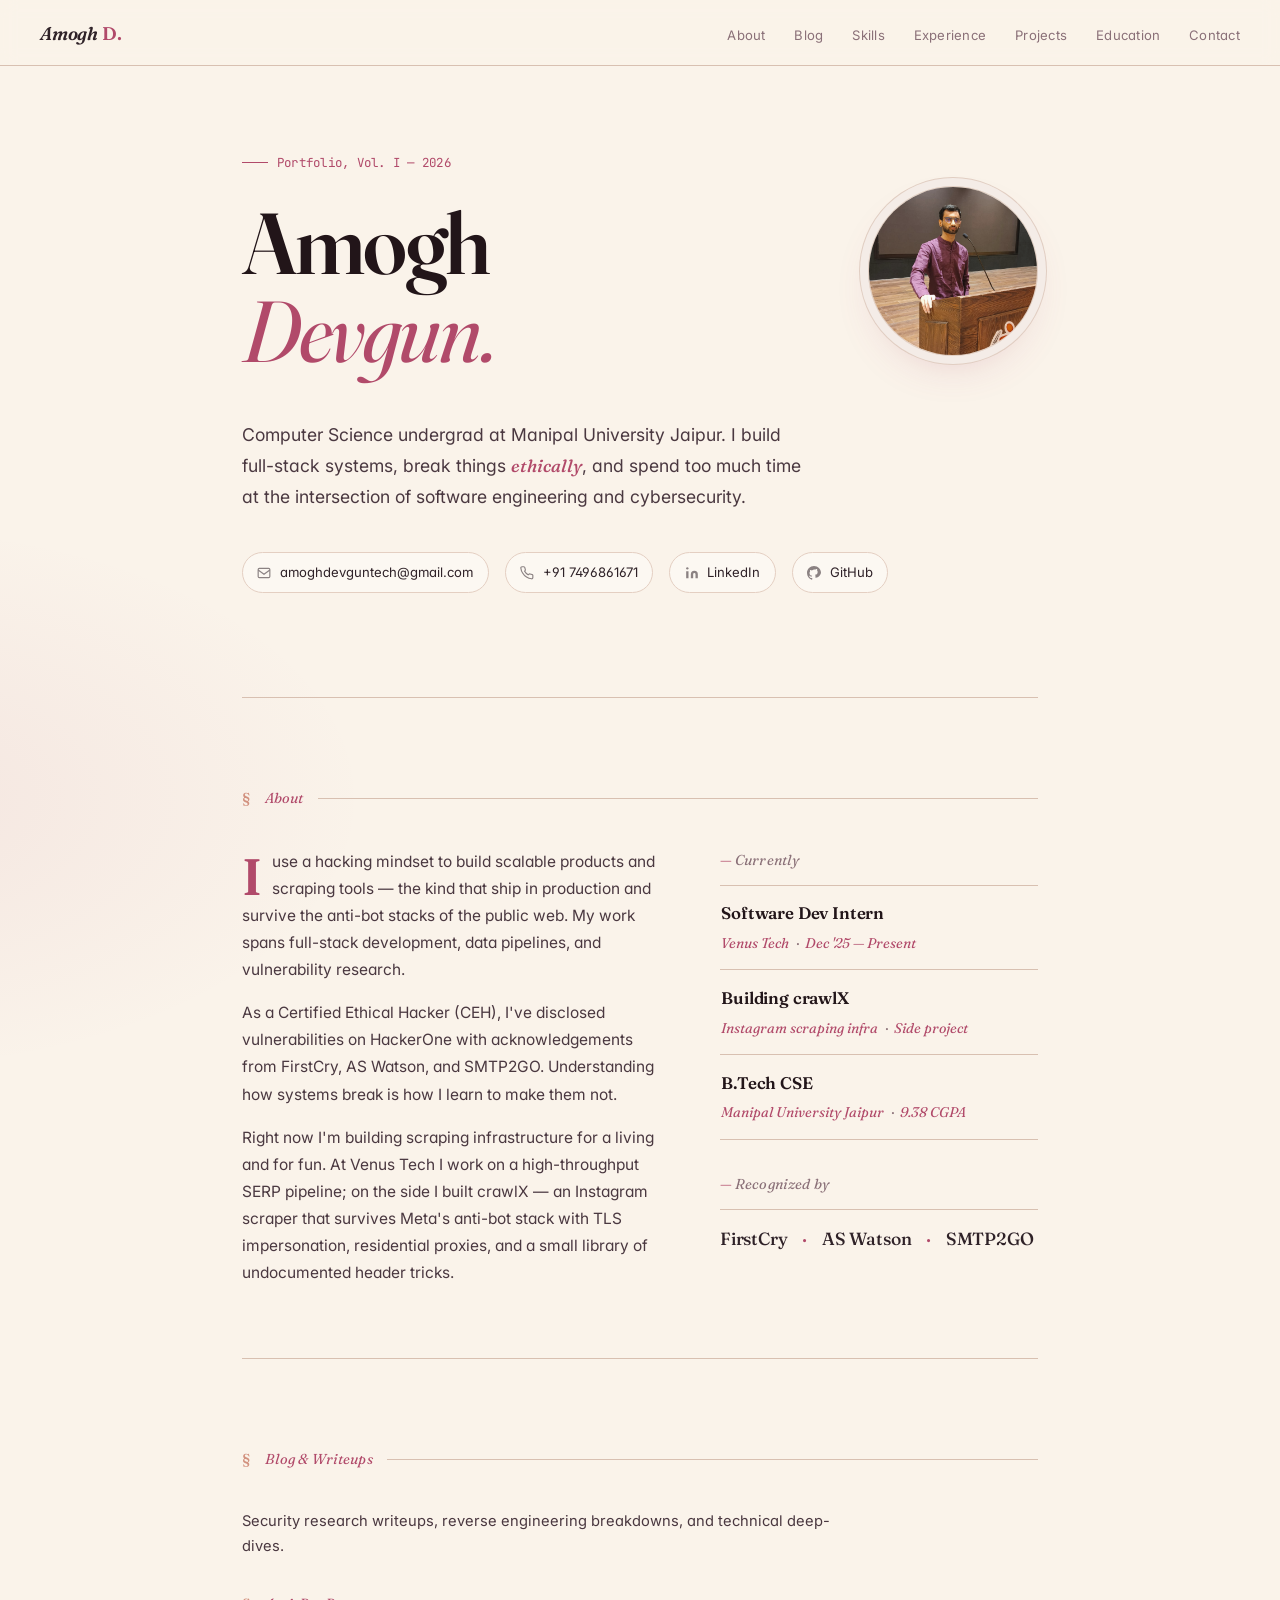
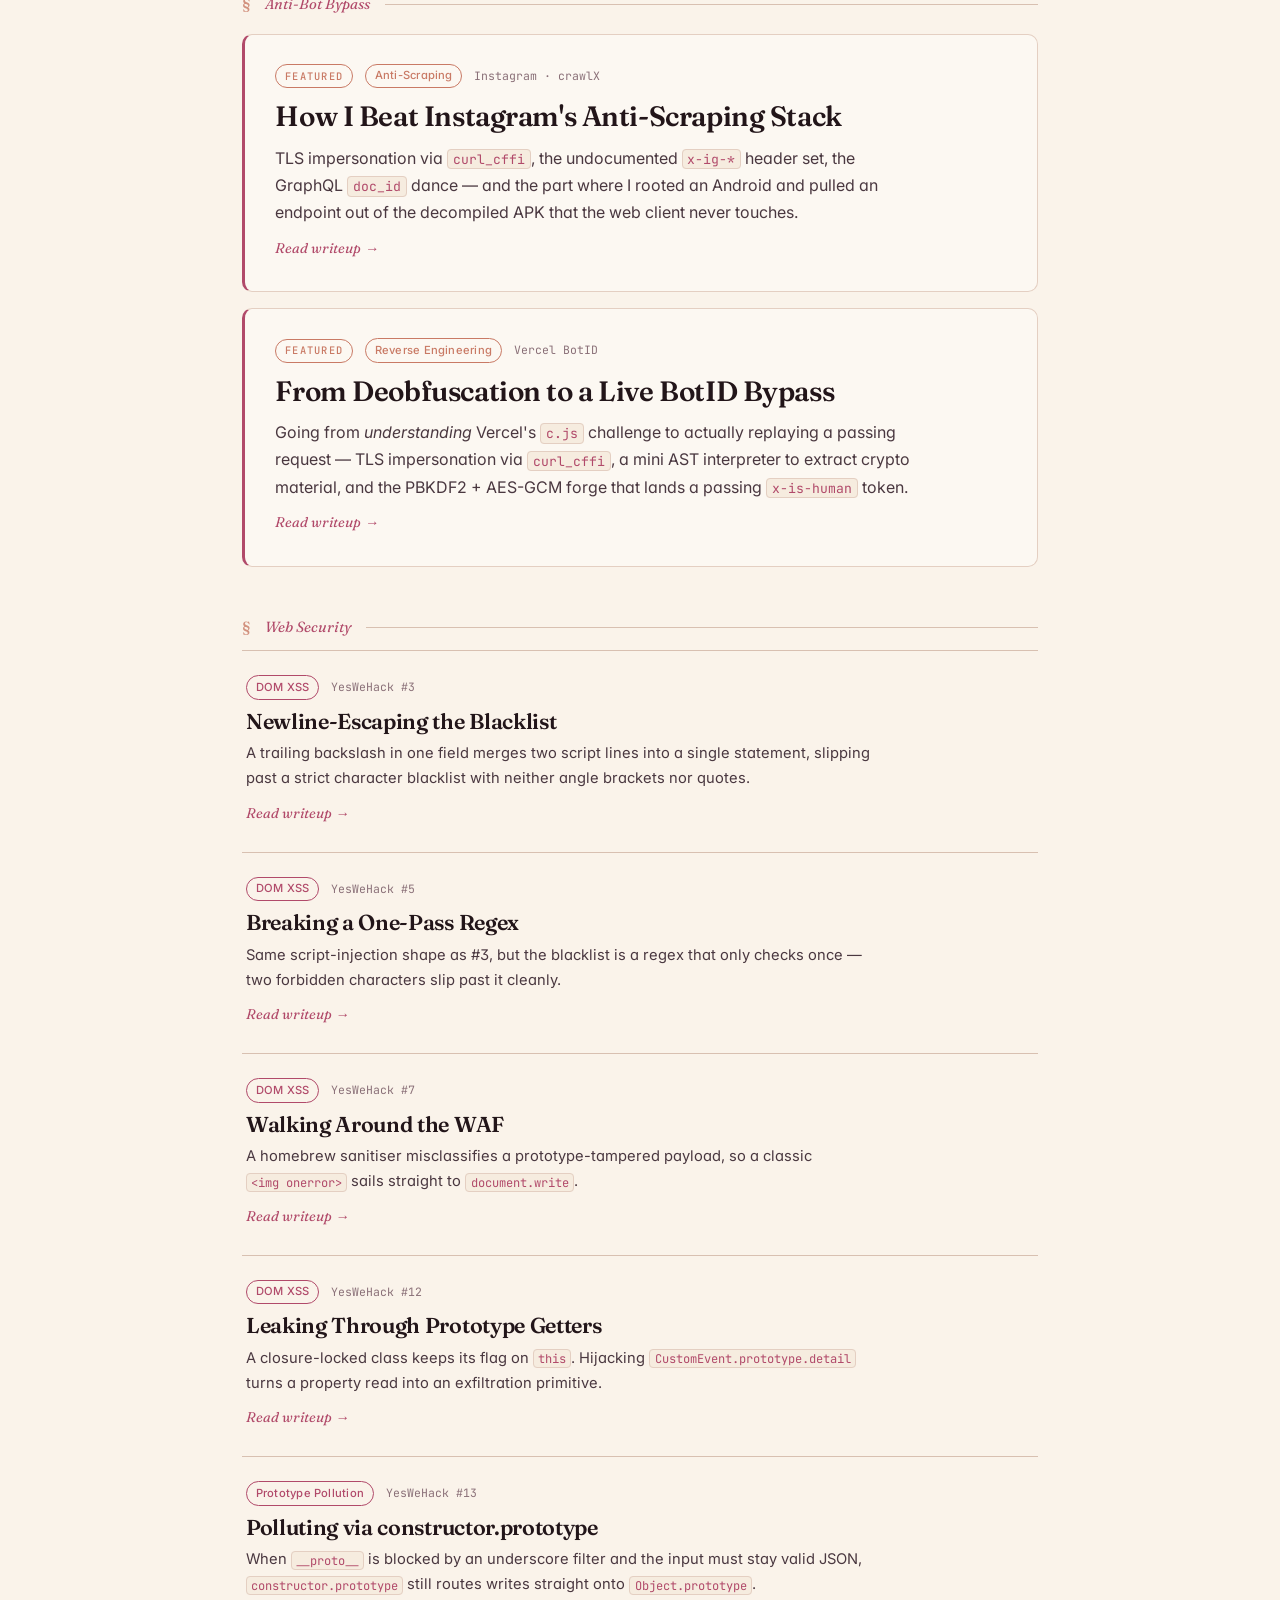
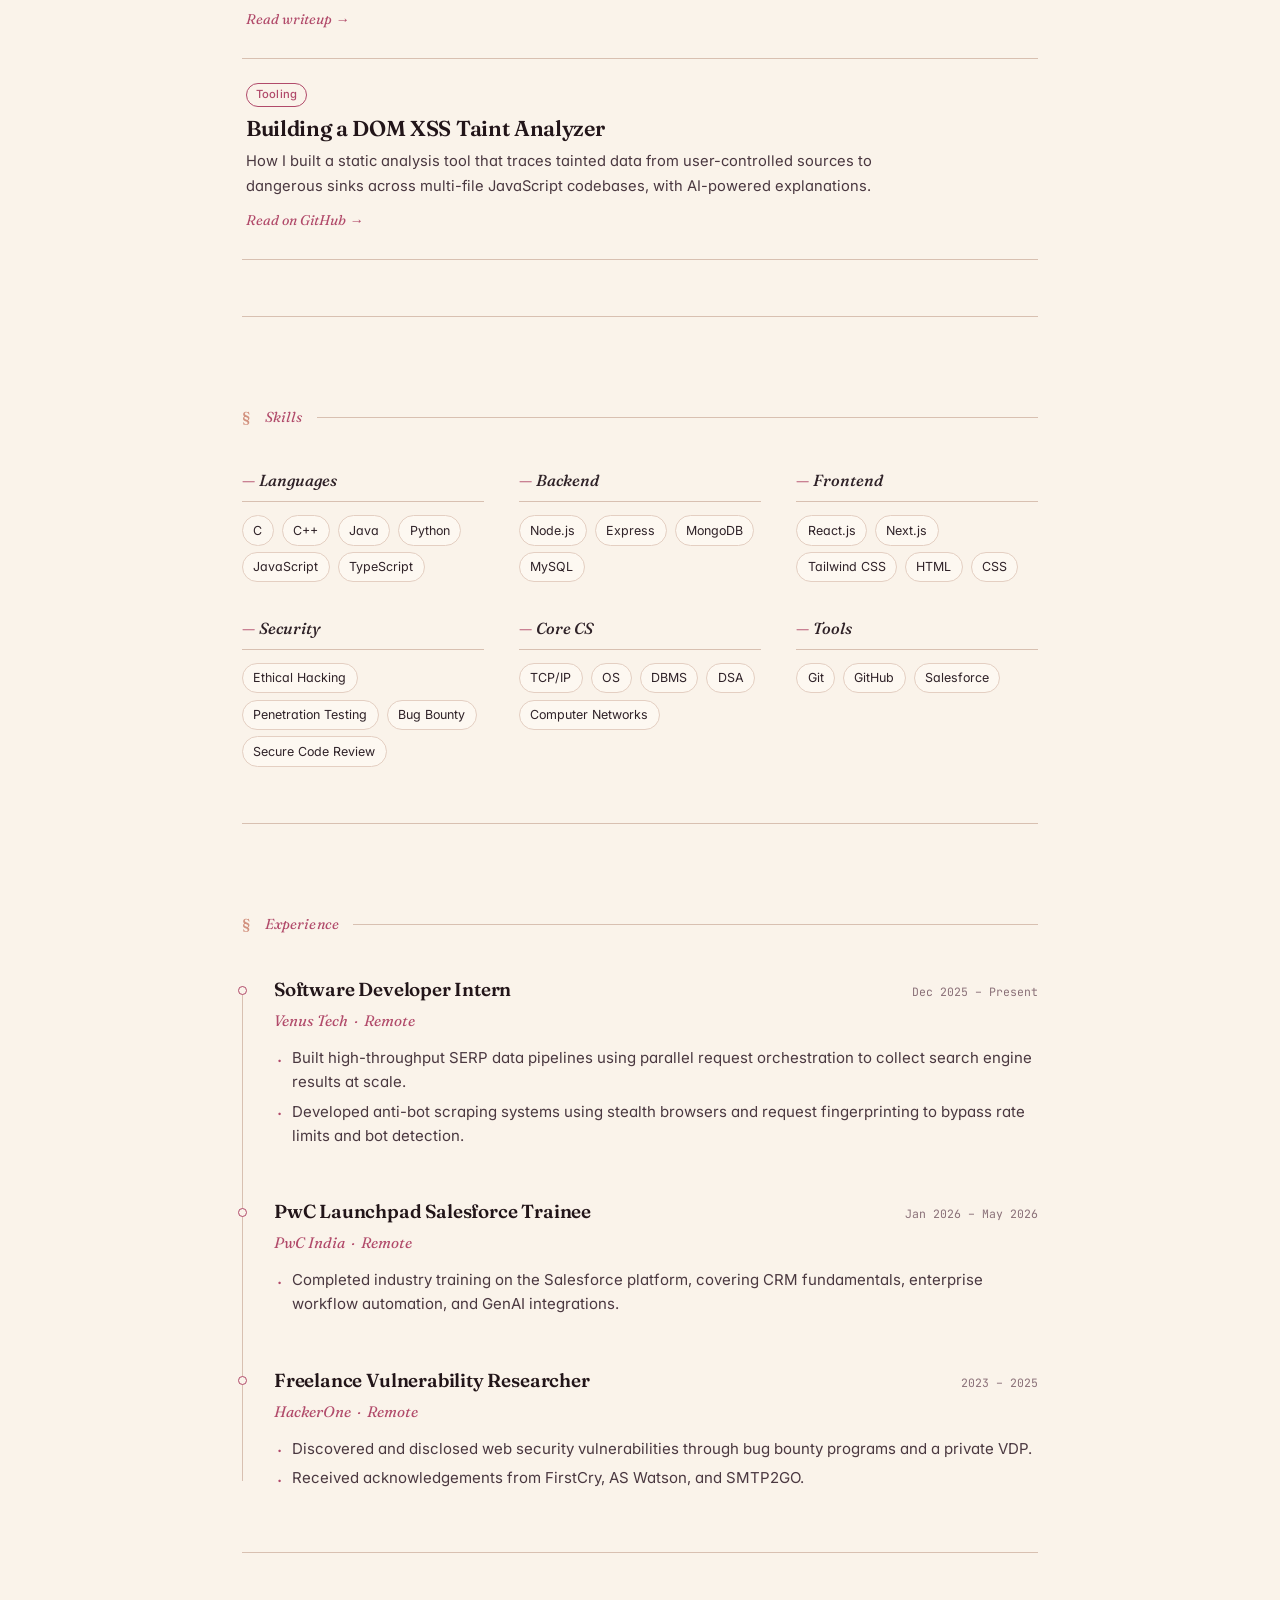
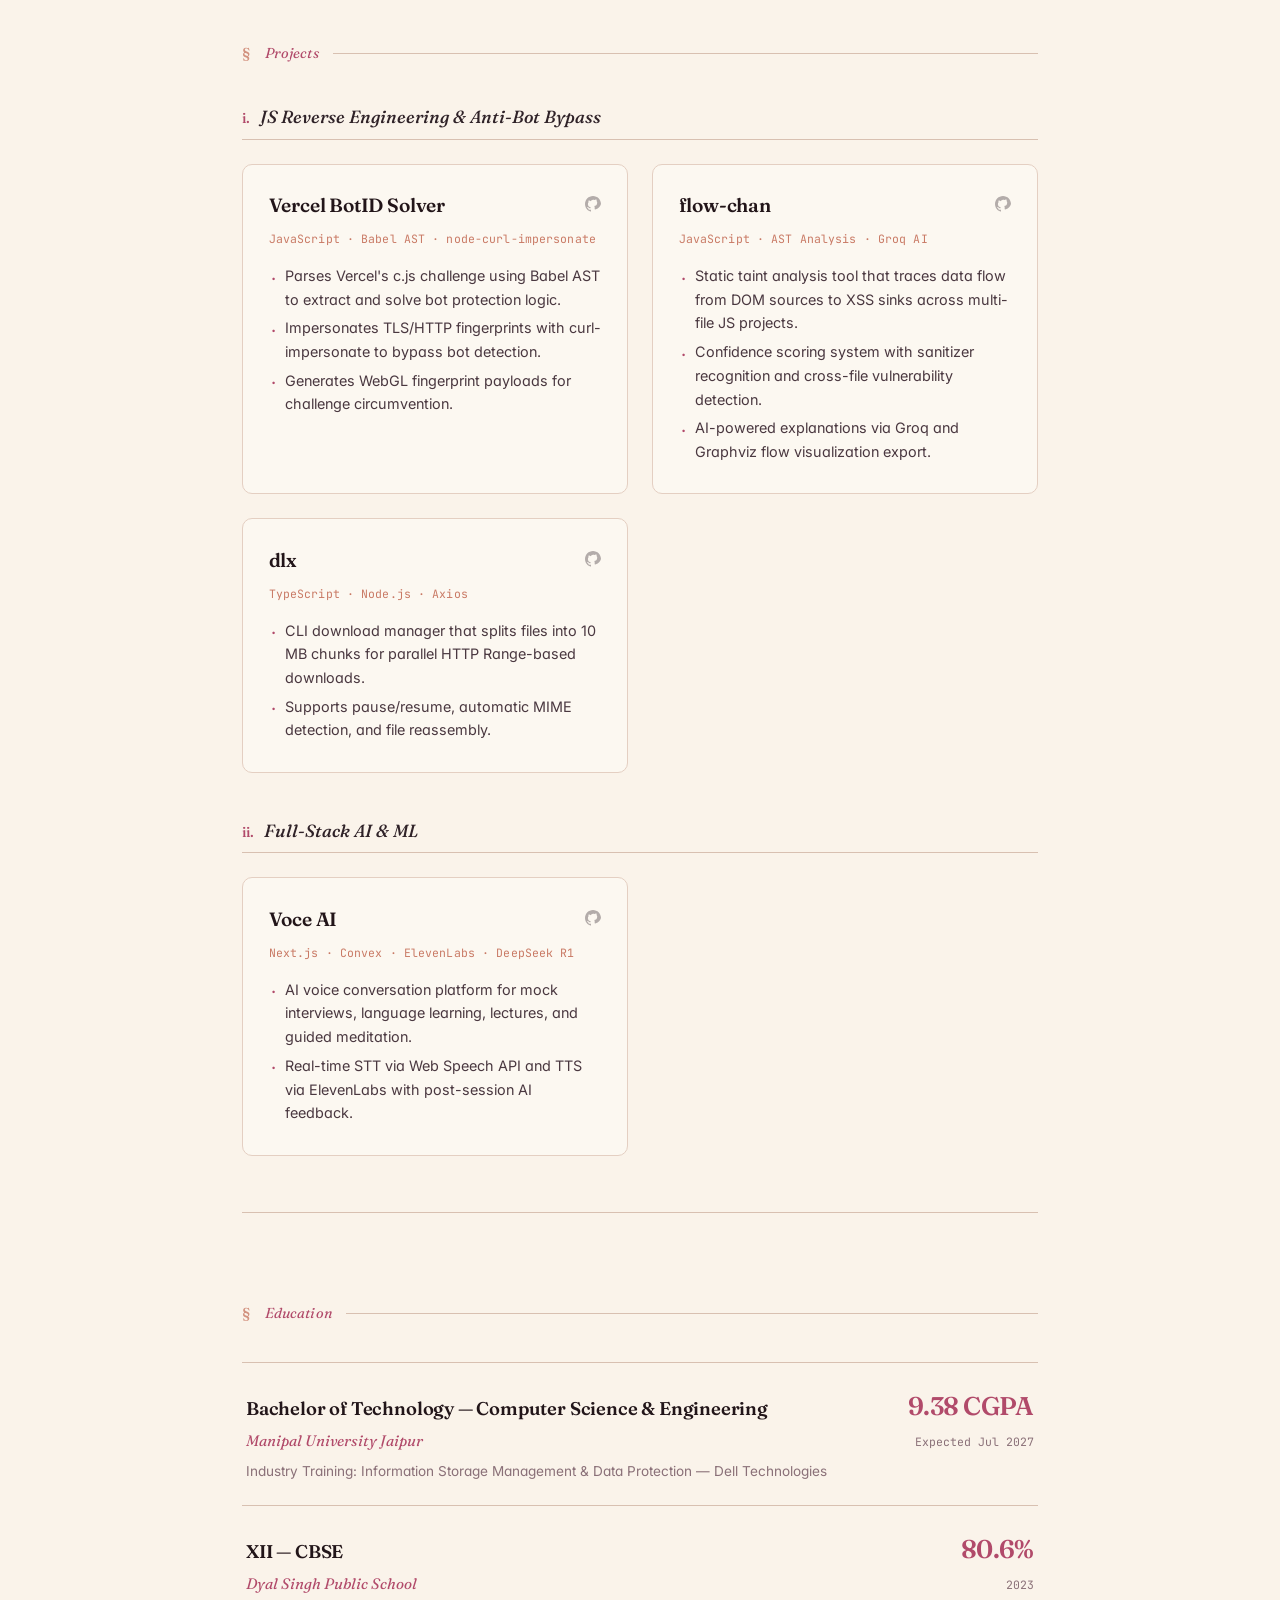
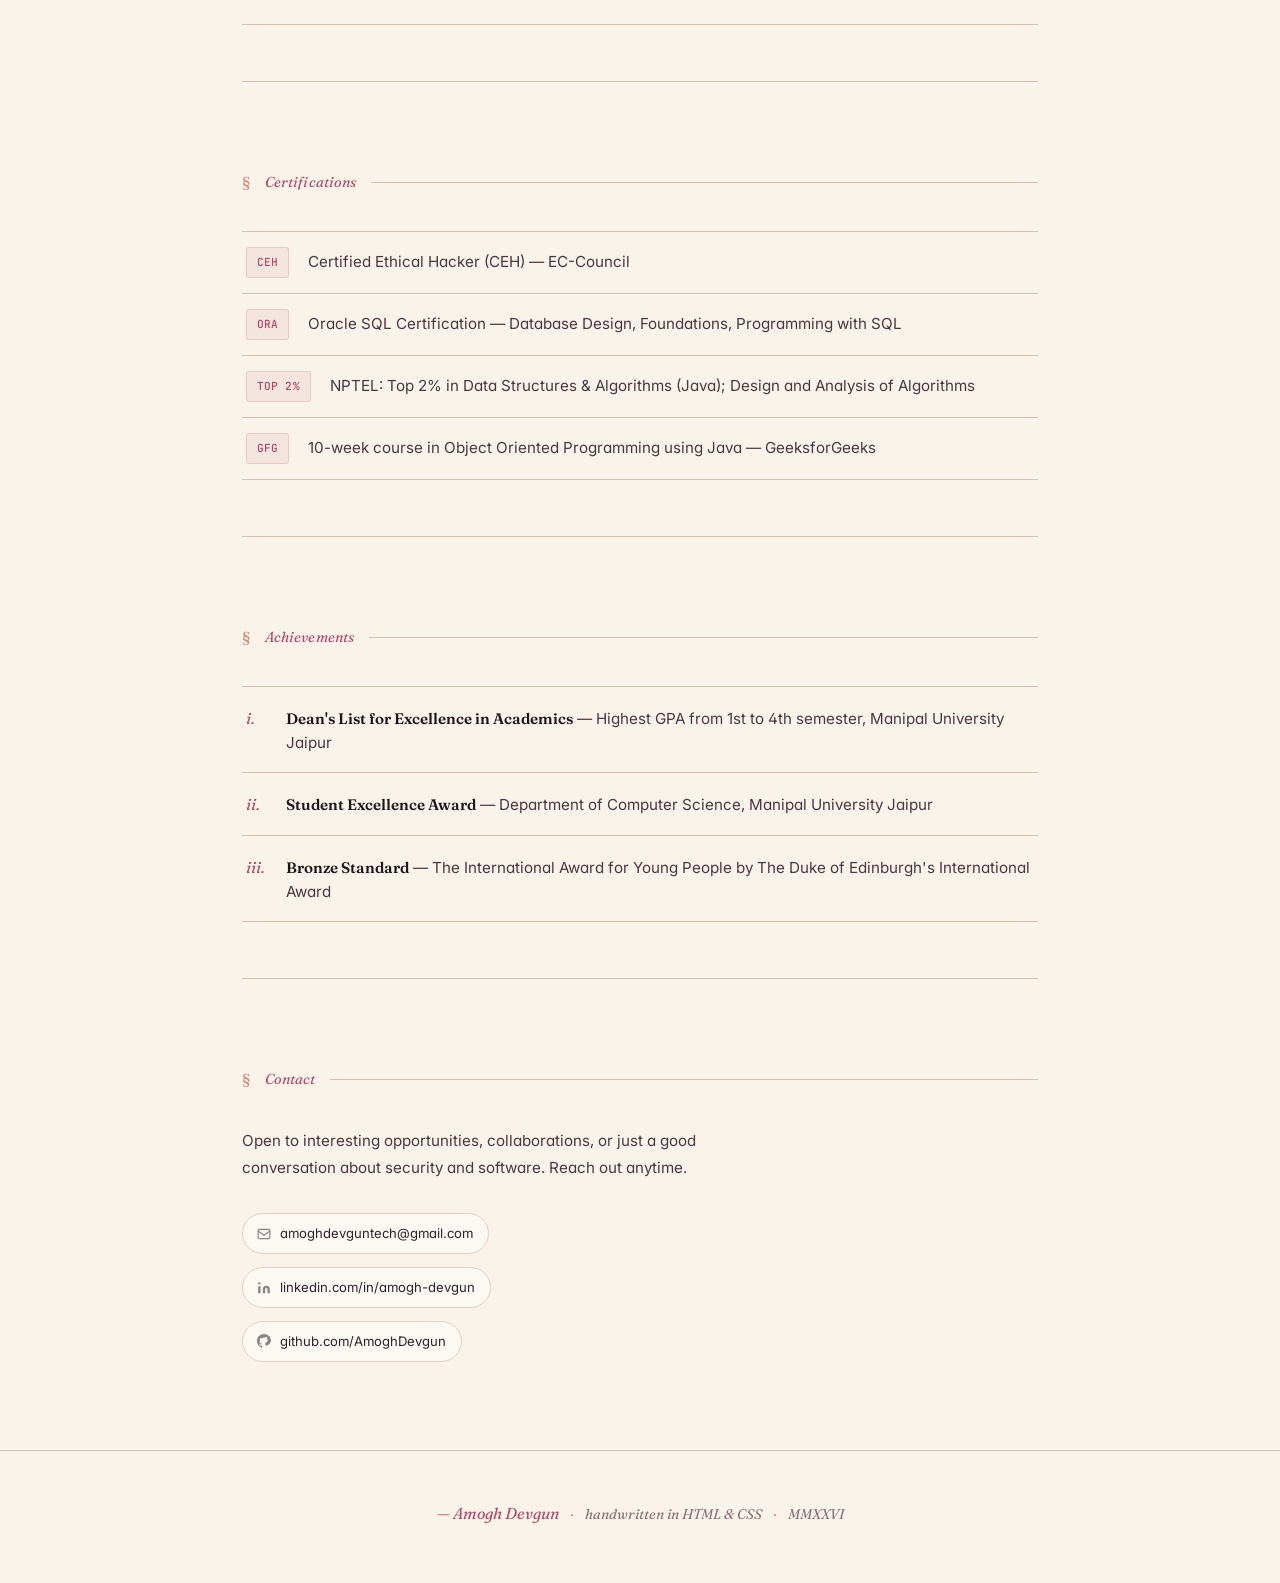
==== index.html @ d3df7751 "first commit" ====
<!DOCTYPE html>
<html lang="en">
<head>
  <meta charset="UTF-8" />
  <meta name="viewport" content="width=device-width, initial-scale=1.0" />
  <title>Amogh Devgun</title>
  <link rel="preconnect" href="https://fonts.googleapis.com">
  <link rel="preconnect" href="https://fonts.gstatic.com" crossorigin>
  <link href="https://fonts.googleapis.com/css2?family=Fraunces:ital,opsz,wght@0,9..144,400;0,9..144,600;0,9..144,700;1,9..144,400&family=Inter:wght@400;500;600&family=JetBrains+Mono:wght@400;500&display=swap" rel="stylesheet">
  <style>
    :root {
      --bg:       #faf3ea;
      --bg-2:     #f3e8db;
      --surface:  #f6ecdf;
      --border:   #e4cfc2;
      --rule:     #d8c0b1;
      --accent:   #b14a6a;
      --accent2:  #c97a65;
      --ink:      #2f2228;
      --text:     #4a3840;
      --muted:    #8a7078;
      --heading:  #221519;
      --font-serif: 'Fraunces', 'Iowan Old Style', Georgia, 'Times New Roman', serif;
      --font-mono:  'JetBrains Mono', ui-monospace, 'SF Mono', Menlo, Consolas, monospace;
      --font-sans:  'Inter', system-ui, -apple-system, 'Segoe UI', sans-serif;
    }

    *, *::before, *::after { box-sizing: border-box; margin: 0; padding: 0; }

    html { scroll-behavior: smooth; }

    body {
      background:
        radial-gradient(1200px 600px at 85% -10%, rgba(201, 122, 101, 0.10), transparent 60%),
        radial-gradient(900px 500px at -10% 10%, rgba(177, 74, 106, 0.08), transparent 55%),
        var(--bg);
      color: var(--text);
      font-family: var(--font-sans);
      line-height: 1.75;
      font-size: 15.5px;
      font-feature-settings: "ss01", "cv11";
    }

    ::selection { background: rgba(177, 74, 106, 0.25); color: var(--heading); }

    /* ── NAV ────────────────────────────── */
    nav {
      position: fixed;
      top: 0; left: 0; right: 0;
      z-index: 100;
      display: flex;
      justify-content: space-between;
      align-items: baseline;
      padding: 1.15rem 2.5rem 0.9rem;
      background: rgba(250, 243, 234, 0.82);
      backdrop-filter: blur(8px);
      border-bottom: 1px solid var(--rule);
    }

    .nav-logo {
      font-family: var(--font-serif);
      font-size: 1.15rem;
      font-weight: 600;
      font-style: italic;
      color: var(--ink);
      letter-spacing: -0.01em;
    }

    .nav-logo em {
      font-style: normal;
      color: var(--accent);
    }

    .nav-links {
      display: flex;
      gap: 1.8rem;
      list-style: none;
    }

    .nav-links a {
      color: var(--muted);
      text-decoration: none;
      font-size: 0.82rem;
      letter-spacing: 0.02em;
      transition: color 0.2s;
      position: relative;
    }

    .nav-links a:hover { color: var(--accent); }
    .nav-links a:hover::after {
      content: '';
      position: absolute;
      left: 0; right: 0; bottom: -4px;
      height: 1px;
      background: var(--accent);
    }

    /* ── LAYOUT ─────────────────────────── */
    main {
      max-width: 860px;
      margin: 0 auto;
      padding: 0 2rem;
    }

    section {
      padding: 5.5rem 0 3.5rem;
      border-bottom: 1px solid var(--rule);
    }

    section:last-child { border-bottom: none; }

    .section-label {
      font-family: var(--font-serif);
      font-size: 0.9rem;
      font-style: italic;
      font-weight: 400;
      letter-spacing: 0.01em;
      color: var(--accent);
      margin-bottom: 2.25rem;
      display: flex;
      align-items: baseline;
      gap: 0.9rem;
    }

    .section-label::before {
      content: '§';
      font-style: normal;
      font-weight: 600;
      color: var(--accent2);
      opacity: 0.8;
    }

    .section-label::after {
      content: '';
      flex: 1;
      height: 1px;
      background: var(--rule);
      transform: translateY(-4px);
    }

    /* ── HERO ───────────────────────────── */
    #hero {
      padding-top: 9rem;
      padding-bottom: 4.5rem;
      border-bottom: 1px solid var(--rule);
    }

    .hero-head {
      display: grid;
      grid-template-columns: 1fr auto;
      align-items: center;
      gap: 2.5rem;
      margin-bottom: 1.4rem;
    }

    .hero-portrait {
      width: 170px;
      height: 170px;
      border-radius: 50%;
      object-fit: cover;
      display: block;
      border: 1px solid var(--border);
      box-shadow:
        0 0 0 8px rgba(255, 253, 249, 0.7),
        0 0 0 9px var(--border),
        0 18px 40px -12px rgba(177, 74, 106, 0.25);
      filter: saturate(0.92) contrast(0.98);
      justify-self: end;
    }

    .hero-tag {
      font-family: var(--font-mono);
      font-size: 0.78rem;
      color: var(--accent);
      letter-spacing: 0.02em;
      margin-bottom: 1.6rem;
      display: inline-flex;
      align-items: center;
      gap: 0.55rem;
    }

    .hero-tag::before {
      content: '';
      width: 26px;
      height: 1px;
      background: var(--accent);
    }

    .hero-name {
      font-family: var(--font-serif);
      font-size: clamp(3rem, 7.4vw, 5.4rem);
      font-weight: 600;
      color: var(--heading);
      line-height: 1.02;
      letter-spacing: -0.025em;
      margin-bottom: 1.4rem;
    }

    .hero-name span.last {
      font-style: italic;
      font-weight: 400;
      color: var(--accent);
    }

    .hero-title {
      font-size: 1.1rem;
      color: var(--text);
      max-width: 560px;
      margin-bottom: 2.5rem;
      line-height: 1.75;
    }

    .hero-title em {
      font-family: var(--font-serif);
      font-style: italic;
      color: var(--accent);
      font-weight: 500;
    }

    .hero-contacts {
      display: flex;
      flex-wrap: wrap;
      gap: 1rem;
      margin-bottom: 2rem;
    }

    .contact-pill {
      display: flex;
      align-items: center;
      gap: 0.55rem;
      padding: 0.5rem 0.9rem;
      border: 1px solid var(--border);
      border-radius: 999px;
      background: rgba(255, 253, 249, 0.55);
      font-family: var(--font-sans);
      font-size: 0.82rem;
      color: var(--ink);
      text-decoration: none;
      transition: border-color 0.2s, color 0.2s, background 0.2s, transform 0.2s;
    }

    .contact-pill:hover {
      border-color: var(--accent);
      color: var(--accent);
      background: rgba(255, 253, 249, 0.95);
      transform: translateY(-1px);
    }

    .contact-pill svg { opacity: 0.55; }
    .contact-pill:hover svg { opacity: 1; }

    /* ── ABOUT ──────────────────────────── */
    .about-grid {
      display: grid;
      grid-template-columns: 1.35fr 1fr;
      gap: 3rem;
    }

    .about-text p { color: var(--text); margin-bottom: 1rem; }
    .about-text p:first-child::first-letter {
      font-family: var(--font-serif);
      font-size: 3.2rem;
      font-weight: 600;
      color: var(--accent);
      float: left;
      line-height: 0.95;
      padding: 0.35rem 0.6rem 0 0;
    }

    .sidebar {
      align-self: start;
      display: flex;
      flex-direction: column;
      gap: 2rem;
    }

    .sidebar-title {
      font-family: var(--font-serif);
      font-style: italic;
      font-size: 0.9rem;
      color: var(--muted);
      margin-bottom: 0.75rem;
      letter-spacing: 0.01em;
    }

    .sidebar-title::before {
      content: '— ';
      color: var(--accent);
      font-style: normal;
    }

    .now-list {
      list-style: none;
      border-top: 1px solid var(--rule);
    }

    .now-row {
      padding: 0.85rem 0.1rem;
      border-bottom: 1px solid var(--rule);
      display: flex;
      flex-direction: column;
      gap: 0.15rem;
    }

    .now-role {
      font-family: var(--font-serif);
      font-size: 1.05rem;
      font-weight: 600;
      color: var(--heading);
      letter-spacing: -0.01em;
    }

    .now-meta {
      font-family: var(--font-serif);
      font-style: italic;
      font-size: 0.88rem;
      color: var(--accent);
    }

    .now-meta .sep {
      color: var(--muted);
      font-style: normal;
      margin: 0 0.4rem;
    }

    .wordmarks {
      list-style: none;
      display: flex;
      flex-wrap: wrap;
      align-items: baseline;
      gap: 0.15rem 0.9rem;
      border-top: 1px solid var(--rule);
      padding-top: 0.9rem;
    }

    .wordmarks li {
      font-family: var(--font-serif);
      font-size: 1.1rem;
      font-weight: 500;
      color: var(--ink);
      letter-spacing: -0.005em;
      position: relative;
    }

    .wordmarks li + li::before {
      content: '·';
      color: var(--accent);
      margin-right: 0.9rem;
      font-weight: 600;
    }

    /* ── SKILLS ─────────────────────────── */
    .skills-grid {
      display: grid;
      grid-template-columns: repeat(auto-fill, minmax(230px, 1fr));
      gap: 2rem 2.2rem;
    }

    .skill-group {
      background: transparent;
      border: none;
      padding: 0;
    }

    .skill-group-title {
      font-family: var(--font-serif);
      font-size: 1rem;
      font-style: italic;
      font-weight: 500;
      color: var(--ink);
      margin-bottom: 0.85rem;
      padding-bottom: 0.4rem;
      border-bottom: 1px solid var(--rule);
    }

    .skill-group-title::before {
      content: '— ';
      color: var(--accent);
      font-style: normal;
    }

    .skill-tags {
      display: flex;
      flex-wrap: wrap;
      gap: 0.4rem 0.5rem;
    }

    .skill-tag {
      font-family: var(--font-sans);
      font-size: 0.78rem;
      padding: 0.2rem 0.65rem;
      border: 1px solid var(--border);
      border-radius: 999px;
      color: var(--ink);
      background: rgba(255, 253, 249, 0.45);
      transition: background 0.2s, border-color 0.2s;
    }

    .skill-tag:hover {
      background: rgba(201, 122, 101, 0.12);
      border-color: var(--accent2);
    }

    /* ── EXPERIENCE ─────────────────────── */
    .timeline { position: relative; }

    .timeline::before {
      content: '';
      position: absolute;
      left: 0;
      top: 0.8rem;
      bottom: 0.6rem;
      width: 1px;
      background: var(--rule);
    }

    .timeline-item {
      padding-left: 2rem;
      padding-bottom: 2.6rem;
      position: relative;
    }

    .timeline-item:last-child { padding-bottom: 0; }

    .timeline-dot {
      position: absolute;
      left: -4px;
      top: 0.8rem;
      width: 9px;
      height: 9px;
      border-radius: 50%;
      background: var(--bg);
      border: 1.5px solid var(--accent);
    }

    .timeline-meta {
      display: flex;
      justify-content: space-between;
      align-items: baseline;
      flex-wrap: wrap;
      gap: 0.5rem;
      margin-bottom: 0.15rem;
    }

    .timeline-role {
      font-family: var(--font-serif);
      font-weight: 600;
      color: var(--heading);
      font-size: 1.18rem;
      letter-spacing: -0.01em;
    }

    .timeline-date {
      font-family: var(--font-mono);
      font-size: 0.72rem;
      color: var(--muted);
    }

    .timeline-org {
      font-family: var(--font-serif);
      font-style: italic;
      font-size: 0.95rem;
      color: var(--accent);
      margin-bottom: 0.7rem;
    }

    .timeline-bullets { list-style: none; }

    .timeline-bullets li {
      position: relative;
      padding-left: 1.1rem;
      color: var(--text);
      margin-bottom: 0.35rem;
      font-size: 0.94rem;
      line-height: 1.6;
    }

    .timeline-bullets li::before {
      content: '·';
      position: absolute;
      left: 0.2rem;
      color: var(--accent);
      font-size: 1.2rem;
      line-height: 1;
      top: 0.35rem;
    }

    /* ── PROJECTS ───────────────────────── */
    .project-category {
      grid-column: 1 / -1;
      font-family: var(--font-serif);
      font-size: 1.1rem;
      font-style: italic;
      font-weight: 500;
      color: var(--ink);
      padding-bottom: 0.35rem;
      border-bottom: 1px solid var(--rule);
      margin-top: 1.2rem;
      display: flex;
      align-items: baseline;
      gap: 0.6rem;
    }

    .project-category::before {
      content: counter(proj-cat, lower-roman) '.';
      font-family: var(--font-serif);
      font-style: normal;
      color: var(--accent);
      font-size: 0.9rem;
      counter-increment: proj-cat;
    }

    .projects-grid {
      counter-reset: proj-cat;
      display: grid;
      grid-template-columns: 1fr 1fr;
      gap: 1.5rem;
    }

    .project-category:first-child { margin-top: 0; }

    .project-card {
      background: rgba(255, 253, 249, 0.5);
      border: 1px solid var(--border);
      border-radius: 10px;
      padding: 1.55rem 1.6rem;
      transition: border-color 0.2s, transform 0.2s, background 0.2s;
      text-decoration: none;
      display: block;
    }

    .project-card:hover {
      border-color: var(--accent);
      transform: translateY(-2px);
      background: rgba(255, 253, 249, 0.9);
    }

    .project-header {
      display: flex;
      justify-content: space-between;
      align-items: baseline;
      margin-bottom: 0.4rem;
    }

    .project-name {
      font-family: var(--font-serif);
      font-size: 1.2rem;
      font-weight: 600;
      color: var(--heading);
      letter-spacing: -0.01em;
    }

    .project-gh-icon {
      opacity: 0.35;
      flex-shrink: 0;
      transition: opacity 0.2s, color 0.2s;
      color: var(--ink);
    }

    .project-card:hover .project-gh-icon { opacity: 1; color: var(--accent); }

    .project-stack {
      font-family: var(--font-mono);
      font-size: 0.72rem;
      color: var(--accent2);
      letter-spacing: 0.01em;
      margin-bottom: 0.9rem;
    }

    .project-desc {
      font-size: 0.9rem;
      color: var(--text);
      line-height: 1.65;
    }

    .project-desc li {
      list-style: none;
      position: relative;
      padding-left: 1rem;
      margin-bottom: 0.3rem;
    }

    .project-desc li::before {
      content: '·';
      position: absolute;
      left: 0.15rem;
      color: var(--accent);
      font-size: 1.2rem;
      line-height: 1;
      top: 0.35rem;
    }

    /* ── BLOG ───────────────────────────── */
    .blog-grid {
      display: grid;
      grid-template-columns: 1fr;
      gap: 0;
    }

    .blog-category {
      font-family: var(--font-serif);
      font-size: 0.92rem;
      font-style: italic;
      color: var(--accent);
      margin: 2.4rem 0 0.6rem;
      display: flex;
      align-items: baseline;
      gap: 0.9rem;
    }

    .blog-category:first-child { margin-top: 0; }

    .blog-category::before {
      content: '§';
      font-style: normal;
      font-weight: 600;
      color: var(--accent2);
      opacity: 0.8;
    }

    .blog-category::after {
      content: '';
      flex: 1;
      height: 1px;
      background: var(--rule);
      transform: translateY(-4px);
    }

    .blog-card {
      background: transparent;
      border: none;
      border-top: 1px solid var(--rule);
      border-radius: 0;
      padding: 1.5rem 0.25rem 1.6rem;
      text-decoration: none;
      display: block;
      transition: padding 0.2s;
    }

    .blog-card:last-child { border-bottom: 1px solid var(--rule); }

    /* Category labels reset the "last-child" trick — explicit class instead */
    .blog-card.blog-last { border-bottom: 1px solid var(--rule); }

    /* First card after a category label gets a top divider naturally;
       suppress when it's the first card of the grid (handled by featured below) */
    .blog-category + .blog-card { border-top: 1px solid var(--rule); }

    .blog-card:hover {
      padding-left: 0.75rem;
    }

    .blog-card:hover .blog-title { color: var(--accent); }

    /* Featured card — pulled out as a bordered box */
    .blog-card.featured {
      background: rgba(255, 253, 249, 0.55);
      border: 1px solid var(--border);
      border-left: 3px solid var(--accent);
      border-radius: 10px;
      padding: 1.8rem 1.9rem 1.9rem;
      margin: 0.4rem 0 0.6rem;
      transition: border-color 0.2s, background 0.2s, transform 0.2s;
    }

    .blog-category + .blog-card.featured { border-top: 1px solid var(--border); }

    .blog-card.featured:hover {
      padding-left: 1.9rem;
      border-color: var(--accent);
      background: rgba(255, 253, 249, 0.95);
      transform: translateY(-2px);
    }

    .blog-card.featured .blog-title {
      font-size: 1.75rem;
      line-height: 1.18;
      margin-top: 0.15rem;
      margin-bottom: 0.7rem;
    }

    .blog-card.featured .blog-excerpt {
      font-size: 1rem;
      line-height: 1.7;
      max-width: 640px;
    }

    .blog-card.featured .blog-meta { margin-bottom: 0.75rem; }

    .featured-pin {
      font-family: var(--font-mono);
      font-size: 0.65rem;
      letter-spacing: 0.12em;
      text-transform: uppercase;
      color: var(--accent2);
      border: 1px solid var(--accent2);
      padding: 0.12rem 0.55rem;
      border-radius: 999px;
      font-weight: 500;
    }

    .blog-meta {
      display: flex;
      align-items: center;
      gap: 0.75rem;
      margin-bottom: 0.5rem;
    }

    .blog-tag {
      font-family: var(--font-sans);
      font-size: 0.7rem;
      letter-spacing: 0.02em;
      color: var(--accent);
      background: transparent;
      border: 1px solid var(--accent);
      padding: 0.1rem 0.55rem;
      border-radius: 999px;
      font-weight: 500;
    }

    .blog-tag.rev { color: var(--accent2); border-color: var(--accent2); }

    .blog-date {
      font-family: var(--font-mono);
      font-size: 0.72rem;
      color: var(--muted);
    }

    .blog-title {
      font-family: var(--font-serif);
      font-size: 1.35rem;
      font-weight: 600;
      color: var(--heading);
      margin-bottom: 0.4rem;
      letter-spacing: -0.015em;
      line-height: 1.25;
      transition: color 0.2s;
    }

    .blog-excerpt {
      font-size: 0.92rem;
      color: var(--text);
      line-height: 1.7;
      max-width: 640px;
    }

    .blog-excerpt code {
      font-family: var(--font-mono);
      font-size: 0.82em;
      background: var(--surface);
      border: 1px solid var(--border);
      color: var(--accent);
      padding: 0.05em 0.35em;
      border-radius: 4px;
      white-space: nowrap;
    }

    .blog-read-more {
      font-family: var(--font-serif);
      font-style: italic;
      font-size: 0.88rem;
      color: var(--accent);
      margin-top: 0.6rem;
      display: inline-block;
    }

    /* ── EDUCATION ──────────────────────── */
    .education-list { display: flex; flex-direction: column; }

    .edu-card {
      background: transparent;
      border: none;
      border-top: 1px solid var(--rule);
      border-radius: 0;
      padding: 1.3rem 0.25rem;
      display: flex;
      justify-content: space-between;
      align-items: baseline;
      gap: 1rem;
      flex-wrap: wrap;
    }

    .edu-card:last-child { border-bottom: 1px solid var(--rule); }

    .edu-degree {
      font-family: var(--font-serif);
      font-weight: 600;
      color: var(--heading);
      font-size: 1.15rem;
      letter-spacing: -0.01em;
      margin-bottom: 0.2rem;
    }

    .edu-school {
      font-family: var(--font-serif);
      font-style: italic;
      font-size: 0.95rem;
      color: var(--accent);
      margin-bottom: 0.35rem;
    }

    .edu-detail {
      font-size: 0.85rem;
      color: var(--muted);
    }

    .edu-right { text-align: right; }

    .edu-grade {
      font-family: var(--font-serif);
      font-size: 1.6rem;
      font-weight: 600;
      color: var(--accent);
      letter-spacing: -0.02em;
    }

    .edu-year {
      font-family: var(--font-mono);
      font-size: 0.72rem;
      color: var(--muted);
      margin-top: 0.2rem;
    }

    /* ── CERTIFICATIONS ─────────────────── */
    .certs-list { list-style: none; display: flex; flex-direction: column; }

    .cert-item {
      background: transparent;
      border: none;
      border-top: 1px solid var(--rule);
      border-radius: 0;
      padding: 0.95rem 0.25rem;
      display: flex;
      align-items: center;
      gap: 1.2rem;
    }

    .certs-list .cert-item:last-child { border-bottom: 1px solid var(--rule); }

    .cert-icon {
      font-family: var(--font-mono);
      font-size: 0.7rem;
      font-weight: 500;
      color: var(--accent);
      background: rgba(177, 74, 106, 0.08);
      border: 1px solid rgba(177, 74, 106, 0.18);
      padding: 0.28rem 0.6rem;
      border-radius: 3px;
      white-space: nowrap;
      letter-spacing: 0.02em;
    }

    .cert-text { font-size: 0.95rem; color: var(--text); }

    /* ── ACHIEVEMENTS ───────────────────── */
    .achievements-list { list-style: none; display: flex; flex-direction: column; }

    .achievement-item {
      display: flex;
      align-items: baseline;
      gap: 1rem;
      padding: 1.05rem 0.25rem;
      background: transparent;
      border: none;
      border-top: 1px solid var(--rule);
      border-radius: 0;
    }

    .achievements-list .achievement-item:last-child { border-bottom: 1px solid var(--rule); }

    .achievement-icon {
      font-family: var(--font-serif);
      font-size: 1rem;
      font-style: italic;
      color: var(--accent);
      flex-shrink: 0;
      min-width: 1.5rem;
    }

    .achievement-text {
      font-size: 0.95rem;
      color: var(--text);
      line-height: 1.6;
    }

    .achievement-text strong {
      font-family: var(--font-serif);
      font-weight: 600;
      color: var(--heading);
    }

    /* ── FOOTER ─────────────────────────── */
    footer {
      text-align: center;
      padding: 3rem 2rem 3.5rem;
      font-family: var(--font-serif);
      font-style: italic;
      font-size: 0.88rem;
      color: var(--muted);
      border-top: 1px solid var(--rule);
      margin-top: 2rem;
    }

    footer .sig {
      font-family: var(--font-serif);
      font-style: italic;
      color: var(--accent);
      font-size: 1rem;
    }

    footer .dot {
      display: inline-block;
      color: var(--accent2);
      margin: 0 0.5rem;
    }

    /* ── RESPONSIVE ─────────────────────── */
    @media (max-width: 640px) {
      nav { padding: 1rem 1.2rem; }
      .nav-links { gap: 1.2rem; }
      main { padding: 0 1.2rem; }
      .about-grid { grid-template-columns: 1fr; }
      .projects-grid { grid-template-columns: 1fr; }
      .hero-head { grid-template-columns: 1fr; gap: 1.4rem; }
      .hero-portrait { width: 110px; height: 110px; justify-self: start; order: -1; }
      .hero-name { font-size: 2.4rem; }
      .nav-links { gap: 0.8rem; }
      .nav-links a { font-size: 0.72rem; }
    }

    /* ── FADE-IN ANIMATION ──────────────── */
    .fade-in {
      opacity: 0;
      transform: translateY(16px);
      transition: opacity 0.5s ease, transform 0.5s ease;
    }

    .fade-in.visible {
      opacity: 1;
      transform: none;
    }
  </style>
</head>
<body>

  <!-- NAV -->
  <nav>
    <div class="nav-logo">Amogh <em>D.</em></div>
    <ul class="nav-links">
      <li><a href="#about">About</a></li>
      <li><a href="#blog">Blog</a></li>
      <li><a href="#skills">Skills</a></li>
      <li><a href="#experience">Experience</a></li>
      <li><a href="#projects">Projects</a></li>
      <li><a href="#education">Education</a></li>
      <li><a href="#contact">Contact</a></li>
    </ul>
  </nav>

  <main>

    <!-- HERO -->
    <section id="hero">
      <div class="hero-head">
        <div>
          <div class="hero-tag">Portfolio, Vol. I — 2026</div>
          <h1 class="hero-name">Amogh<br><span class="last">Devgun.</span></h1>
        </div>
        <img class="hero-portrait" src="me%20pfp.jpg" alt="Portrait of Amogh Devgun" />
      </div>
      <p class="hero-title">
        Computer Science undergrad at Manipal University Jaipur. I build
        full-stack systems, break things <em>ethically</em>, and spend too
        much time at the intersection of software engineering and
        cybersecurity.
      </p>
      <div class="hero-contacts">
        <a class="contact-pill" href="mailto:amoghdevguntech@gmail.com">
          <svg width="14" height="14" fill="none" stroke="currentColor" stroke-width="2" viewBox="0 0 24 24"><rect x="2" y="4" width="20" height="16" rx="2"/><path d="m2 7 10 7 10-7"/></svg>
          amoghdevguntech@gmail.com
        </a>
        <a class="contact-pill" href="tel:+917496861671">
          <svg width="14" height="14" fill="none" stroke="currentColor" stroke-width="2" viewBox="0 0 24 24"><path d="M22 16.92v3a2 2 0 0 1-2.18 2 19.79 19.79 0 0 1-8.63-3.07A19.5 19.5 0 0 1 4.49 12a19.79 19.79 0 0 1-3.07-8.67A2 2 0 0 1 3.4 1.27h3a2 2 0 0 1 2 1.72c.127.96.361 1.903.7 2.81a2 2 0 0 1-.45 2.11L7.91 9a16 16 0 0 0 6 6l1.27-.84a2 2 0 0 1 2.11-.45c.907.339 1.85.573 2.81.7A2 2 0 0 1 22 16.92z"/></svg>
          +91 7496861671
        </a>
        <a class="contact-pill" href="https://www.linkedin.com/in/amogh-devgun" target="_blank" rel="noopener">
          <svg width="14" height="14" fill="currentColor" viewBox="0 0 24 24"><path d="M16 8a6 6 0 0 1 6 6v7h-4v-7a2 2 0 0 0-2-2 2 2 0 0 0-2 2v7h-4v-7a6 6 0 0 1 6-6z"/><rect x="2" y="9" width="4" height="12"/><circle cx="4" cy="4" r="2"/></svg>
          LinkedIn
        </a>
        <a class="contact-pill" href="https://github.com/AmoghDevgun" target="_blank" rel="noopener">
          <svg width="14" height="14" fill="currentColor" viewBox="0 0 24 24"><path d="M12 0C5.37 0 0 5.37 0 12c0 5.31 3.435 9.795 8.205 11.385.6.105.825-.255.825-.57 0-.285-.015-1.23-.015-2.235-3.015.555-3.795-.735-4.035-1.41-.135-.345-.72-1.41-1.23-1.695-.42-.225-1.02-.78-.015-.795 0 0 .945-.015 1.575.675.84 1.455 2.34 1.14 2.865.855.09-.645.345-1.14.615-1.395-2.16-.255-4.42-1.08-4.42-4.785 0-1.065.39-1.935 1.005-2.61-.1-.255-.44-1.24.1-2.565 0 0 .825-.27 2.7 1.005A9.3 9.3 0 0 1 12 5.805c.84.015 1.695.105 2.49.3 1.875-1.29 2.7-1.005 2.7-1.005.54 1.325.2 2.31.1 2.565.63.675 1.005 1.53 1.005 2.61 0 3.72-2.27 4.53-4.44 4.77.36.315.66.915.66 1.86 0 1.35-.015 2.43-.015 2.76 0 .315.225.69.825.57A12.02 12.02 0 0 0 24 12c0-6.63-5.37-12-12-12z"/></svg>
          GitHub
        </a>
      </div>
    </section>

    <!-- ABOUT -->
    <section id="about">
      <div class="section-label">About</div>
      <div class="about-grid fade-in">
        <div class="about-text">
          <p>
            I use a hacking mindset to build scalable products and scraping tools — the kind
            that ship in production and survive the anti-bot stacks of the public web. My work
            spans full-stack development, data pipelines, and vulnerability research.
          </p>
          <p>
            As a Certified Ethical Hacker (CEH), I've disclosed vulnerabilities on HackerOne
            with acknowledgements from FirstCry, AS Watson, and SMTP2GO. Understanding how
            systems break is how I learn to make them not.
          </p>
          <p>
            Right now I'm building scraping infrastructure for a living and for fun. At Venus
            Tech I work on a high-throughput SERP pipeline; on the side I built crawlX — an
            Instagram scraper that survives Meta's anti-bot stack with TLS impersonation,
            residential proxies, and a small library of undocumented header tricks.
          </p>
        </div>
        <div class="sidebar">
          <div>
            <div class="sidebar-title">Currently</div>
            <ul class="now-list">
              <li class="now-row">
                <span class="now-role">Software Dev Intern</span>
                <span class="now-meta">Venus Tech<span class="sep">·</span>Dec '25 — Present</span>
              </li>
              <li class="now-row">
                <span class="now-role">Building crawlX</span>
                <span class="now-meta">Instagram scraping infra<span class="sep">·</span>Side project</span>
              </li>
              <li class="now-row">
                <span class="now-role">B.Tech CSE</span>
                <span class="now-meta">Manipal University Jaipur<span class="sep">·</span>9.38 CGPA</span>
              </li>
            </ul>
          </div>

          <div>
            <div class="sidebar-title">Recognized by</div>
            <ul class="wordmarks">
              <li>FirstCry</li>
              <li>AS Watson</li>
              <li>SMTP2GO</li>
            </ul>
          </div>
        </div>
      </div>
    </section>

    <!-- BLOG -->
    <section id="blog">
      <div class="section-label">Blog & Writeups</div>
      <p style="color: var(--text); margin-bottom: 2rem; font-size: 0.92rem; max-width: 600px;">
        Security research writeups, reverse engineering breakdowns, and technical deep-dives.
      </p>
      <div class="blog-grid fade-in">

        <div class="blog-category">Anti-Bot Bypass</div>

        <a class="blog-card featured" href="./writeups/crawlx-instagram.html">
          <div class="blog-meta">
            <span class="featured-pin">Featured</span>
            <span class="blog-tag rev">Anti-Scraping</span>
            <span class="blog-date">Instagram &middot; crawlX</span>
          </div>
          <div class="blog-title">How I Beat Instagram's Anti-Scraping Stack</div>
          <p class="blog-excerpt">
            TLS impersonation via <code>curl_cffi</code>, the undocumented <code>x-ig-*</code> header set, the GraphQL <code>doc_id</code> dance &mdash; and the part where I rooted an Android and pulled an endpoint out of the decompiled APK that the web client never touches.
          </p>
          <span class="blog-read-more">Read writeup &#8594;</span>
        </a>

        <a class="blog-card featured" href="./writeups/vercel-botid-bypass.html">
          <div class="blog-meta">
            <span class="featured-pin">Featured</span>
            <span class="blog-tag rev">Reverse Engineering</span>
            <span class="blog-date">Vercel BotID</span>
          </div>
          <div class="blog-title">From Deobfuscation to a Live BotID Bypass</div>
          <p class="blog-excerpt">
            Going from <em>understanding</em> Vercel's <code>c.js</code> challenge to actually replaying a passing request &mdash; TLS impersonation via <code>curl_cffi</code>, a mini AST interpreter to extract crypto material, and the PBKDF2 + AES-GCM forge that lands a passing <code>x-is-human</code> token.
          </p>
          <span class="blog-read-more">Read writeup &#8594;</span>
        </a>

        <div class="blog-category">Web Security</div>

        <a class="blog-card" href="./writeups/yeswehack/chall3.html">
          <div class="blog-meta">
            <span class="blog-tag sec">DOM XSS</span>
            <span class="blog-date">YesWeHack #3</span>
          </div>
          <div class="blog-title">Newline-Escaping the Blacklist</div>
          <p class="blog-excerpt">
            A trailing backslash in one field merges two script lines into a single statement, slipping past a strict character blacklist with neither angle brackets nor quotes.
          </p>
          <span class="blog-read-more">Read writeup &#8594;</span>
        </a>

        <a class="blog-card" href="./writeups/yeswehack/chall5.html">
          <div class="blog-meta">
            <span class="blog-tag sec">DOM XSS</span>
            <span class="blog-date">YesWeHack #5</span>
          </div>
          <div class="blog-title">Breaking a One-Pass Regex</div>
          <p class="blog-excerpt">
            Same script-injection shape as #3, but the blacklist is a regex that only checks once &mdash; two forbidden characters slip past it cleanly.
          </p>
          <span class="blog-read-more">Read writeup &#8594;</span>
        </a>

        <a class="blog-card" href="./writeups/yeswehack/chall7.html">
          <div class="blog-meta">
            <span class="blog-tag sec">DOM XSS</span>
            <span class="blog-date">YesWeHack #7</span>
          </div>
          <div class="blog-title">Walking Around the WAF</div>
          <p class="blog-excerpt">
            A homebrew sanitiser misclassifies a prototype-tampered payload, so a classic <code>&lt;img onerror&gt;</code> sails straight to <code>document.write</code>.
          </p>
          <span class="blog-read-more">Read writeup &#8594;</span>
        </a>

        <a class="blog-card" href="./writeups/yeswehack/chall12.html">
          <div class="blog-meta">
            <span class="blog-tag sec">DOM XSS</span>
            <span class="blog-date">YesWeHack #12</span>
          </div>
          <div class="blog-title">Leaking Through Prototype Getters</div>
          <p class="blog-excerpt">
            A closure-locked class keeps its flag on <code>this</code>. Hijacking <code>CustomEvent.prototype.detail</code> turns a property read into an exfiltration primitive.
          </p>
          <span class="blog-read-more">Read writeup &#8594;</span>
        </a>

        <a class="blog-card" href="./writeups/yeswehack/chall13.html">
          <div class="blog-meta">
            <span class="blog-tag sec">Prototype Pollution</span>
            <span class="blog-date">YesWeHack #13</span>
          </div>
          <div class="blog-title">Polluting via constructor.prototype</div>
          <p class="blog-excerpt">
            When <code>__proto__</code> is blocked by an underscore filter and the input must stay valid JSON, <code>constructor.prototype</code> still routes writes straight onto <code>Object.prototype</code>.
          </p>
          <span class="blog-read-more">Read writeup &#8594;</span>
        </a>

        <a class="blog-card" href="https://github.com/AmoghDevgun/flow-chan" target="_blank" rel="noopener">
          <div class="blog-meta">
            <span class="blog-tag sec">Tooling</span>
          </div>
          <div class="blog-title">Building a DOM XSS Taint Analyzer</div>
          <p class="blog-excerpt">
            How I built a static analysis tool that traces tainted data from user-controlled sources to dangerous sinks across multi-file JavaScript codebases, with AI-powered explanations.
          </p>
          <span class="blog-read-more">Read on GitHub &#8594;</span>
        </a>

      </div>
    </section>

    <!-- SKILLS -->
    <section id="skills">
      <div class="section-label">Skills</div>
      <div class="skills-grid fade-in">
        <div class="skill-group">
          <div class="skill-group-title">Languages</div>
          <div class="skill-tags">
            <span class="skill-tag">C</span>
            <span class="skill-tag">C++</span>
            <span class="skill-tag">Java</span>
            <span class="skill-tag">Python</span>
            <span class="skill-tag">JavaScript</span>
            <span class="skill-tag">TypeScript</span>
          </div>
        </div>
        <div class="skill-group">
          <div class="skill-group-title">Backend</div>
          <div class="skill-tags">
            <span class="skill-tag">Node.js</span>
            <span class="skill-tag">Express</span>
            <span class="skill-tag">MongoDB</span>
            <span class="skill-tag">MySQL</span>
          </div>
        </div>
        <div class="skill-group">
          <div class="skill-group-title">Frontend</div>
          <div class="skill-tags">
            <span class="skill-tag">React.js</span>
            <span class="skill-tag">Next.js</span>
            <span class="skill-tag">Tailwind CSS</span>
            <span class="skill-tag">HTML</span>
            <span class="skill-tag">CSS</span>
          </div>
        </div>
        <div class="skill-group">
          <div class="skill-group-title">Security</div>
          <div class="skill-tags">
            <span class="skill-tag">Ethical Hacking</span>
            <span class="skill-tag">Penetration Testing</span>
            <span class="skill-tag">Bug Bounty</span>
            <span class="skill-tag">Secure Code Review</span>
          </div>
        </div>
        <div class="skill-group">
          <div class="skill-group-title">Core CS</div>
          <div class="skill-tags">
            <span class="skill-tag">TCP/IP</span>
            <span class="skill-tag">OS</span>
            <span class="skill-tag">DBMS</span>
            <span class="skill-tag">DSA</span>
            <span class="skill-tag">Computer Networks</span>
          </div>
        </div>
        <div class="skill-group">
          <div class="skill-group-title">Tools</div>
          <div class="skill-tags">
            <span class="skill-tag">Git</span>
            <span class="skill-tag">GitHub</span>
            <span class="skill-tag">Salesforce</span>
          </div>
        </div>
      </div>
    </section>

    <!-- EXPERIENCE -->
    <section id="experience">
      <div class="section-label">Experience</div>
      <div class="timeline fade-in">

        <div class="timeline-item">
          <div class="timeline-dot"></div>
          <div class="timeline-meta">
            <span class="timeline-role">Software Developer Intern</span>
            <span class="timeline-date">Dec 2025 &ndash; Present</span>
          </div>
          <div class="timeline-org">Venus Tech &nbsp;&middot;&nbsp; Remote</div>
          <ul class="timeline-bullets">
            <li>Built high-throughput SERP data pipelines using parallel request orchestration to collect search engine results at scale.</li>
            <li>Developed anti-bot scraping systems using stealth browsers and request fingerprinting to bypass rate limits and bot detection.</li>
          </ul>
        </div>

        <div class="timeline-item">
          <div class="timeline-dot"></div>
          <div class="timeline-meta">
            <span class="timeline-role">PwC Launchpad Salesforce Trainee</span>
            <span class="timeline-date">Jan 2026 &ndash; May 2026</span>
          </div>
          <div class="timeline-org">PwC India &nbsp;&middot;&nbsp; Remote</div>
          <ul class="timeline-bullets">
            <li>Completed industry training on the Salesforce platform, covering CRM fundamentals, enterprise workflow automation, and GenAI integrations.</li>
          </ul>
        </div>

        <div class="timeline-item">
          <div class="timeline-dot"></div>
          <div class="timeline-meta">
            <span class="timeline-role">Freelance Vulnerability Researcher</span>
            <span class="timeline-date">2023 &ndash; 2025</span>
          </div>
          <div class="timeline-org">HackerOne &nbsp;&middot;&nbsp; Remote</div>
          <ul class="timeline-bullets">
            <li>Discovered and disclosed web security vulnerabilities through bug bounty programs and a private VDP.</li>
            <li>Received acknowledgements from FirstCry, AS Watson, and SMTP2GO.</li>
          </ul>
        </div>

      </div>
    </section>

    <!-- PROJECTS -->
    <section id="projects">
      <div class="section-label">Projects</div>
      <div class="projects-grid fade-in">

        <div class="project-category">JS Reverse Engineering & Anti-Bot Bypass</div>

        <a class="project-card" href="https://github.com/AmoghDevgun/vercel-botid" target="_blank" rel="noopener">
          <div class="project-header">
            <div class="project-name">Vercel BotID Solver</div>
            <svg class="project-gh-icon" width="16" height="16" fill="currentColor" viewBox="0 0 24 24"><path d="M12 0C5.37 0 0 5.37 0 12c0 5.31 3.435 9.795 8.205 11.385.6.105.825-.255.825-.57 0-.285-.015-1.23-.015-2.235-3.015.555-3.795-.735-4.035-1.41-.135-.345-.72-1.41-1.23-1.695-.42-.225-1.02-.78-.015-.795 0 0 .945-.015 1.575.675.84 1.455 2.34 1.14 2.865.855.09-.645.345-1.14.615-1.395-2.16-.255-4.42-1.08-4.42-4.785 0-1.065.39-1.935 1.005-2.61-.1-.255-.44-1.24.1-2.565 0 0 .825-.27 2.7 1.005A9.3 9.3 0 0 1 12 5.805c.84.015 1.695.105 2.49.3 1.875-1.29 2.7-1.005 2.7-1.005.54 1.325.2 2.31.1 2.565.63.675 1.005 1.53 1.005 2.61 0 3.72-2.27 4.53-4.44 4.77.36.315.66.915.66 1.86 0 1.35-.015 2.43-.015 2.76 0 .315.225.69.825.57A12.02 12.02 0 0 0 24 12c0-6.63-5.37-12-12-12z"/></svg>
          </div>
          <div class="project-stack">JavaScript &middot; Babel AST &middot; node-curl-impersonate</div>
          <ul class="project-desc">
            <li>Parses Vercel's c.js challenge using Babel AST to extract and solve bot protection logic.</li>
            <li>Impersonates TLS/HTTP fingerprints with curl-impersonate to bypass bot detection.</li>
            <li>Generates WebGL fingerprint payloads for challenge circumvention.</li>
          </ul>
        </a>

        <a class="project-card" href="https://github.com/AmoghDevgun/flow-chan" target="_blank" rel="noopener">
          <div class="project-header">
            <div class="project-name">flow-chan</div>
            <svg class="project-gh-icon" width="16" height="16" fill="currentColor" viewBox="0 0 24 24"><path d="M12 0C5.37 0 0 5.37 0 12c0 5.31 3.435 9.795 8.205 11.385.6.105.825-.255.825-.57 0-.285-.015-1.23-.015-2.235-3.015.555-3.795-.735-4.035-1.41-.135-.345-.72-1.41-1.23-1.695-.42-.225-1.02-.78-.015-.795 0 0 .945-.015 1.575.675.84 1.455 2.34 1.14 2.865.855.09-.645.345-1.14.615-1.395-2.16-.255-4.42-1.08-4.42-4.785 0-1.065.39-1.935 1.005-2.61-.1-.255-.44-1.24.1-2.565 0 0 .825-.27 2.7 1.005A9.3 9.3 0 0 1 12 5.805c.84.015 1.695.105 2.49.3 1.875-1.29 2.7-1.005 2.7-1.005.54 1.325.2 2.31.1 2.565.63.675 1.005 1.53 1.005 2.61 0 3.72-2.27 4.53-4.44 4.77.36.315.66.915.66 1.86 0 1.35-.015 2.43-.015 2.76 0 .315.225.69.825.57A12.02 12.02 0 0 0 24 12c0-6.63-5.37-12-12-12z"/></svg>
          </div>
          <div class="project-stack">JavaScript &middot; AST Analysis &middot; Groq AI</div>
          <ul class="project-desc">
            <li>Static taint analysis tool that traces data flow from DOM sources to XSS sinks across multi-file JS projects.</li>
            <li>Confidence scoring system with sanitizer recognition and cross-file vulnerability detection.</li>
            <li>AI-powered explanations via Groq and Graphviz flow visualization export.</li>
          </ul>
        </a>

        <a class="project-card" href="https://github.com/AmoghDevgun/dlx" target="_blank" rel="noopener">
          <div class="project-header">
            <div class="project-name">dlx</div>
            <svg class="project-gh-icon" width="16" height="16" fill="currentColor" viewBox="0 0 24 24"><path d="M12 0C5.37 0 0 5.37 0 12c0 5.31 3.435 9.795 8.205 11.385.6.105.825-.255.825-.57 0-.285-.015-1.23-.015-2.235-3.015.555-3.795-.735-4.035-1.41-.135-.345-.72-1.41-1.23-1.695-.42-.225-1.02-.78-.015-.795 0 0 .945-.015 1.575.675.84 1.455 2.34 1.14 2.865.855.09-.645.345-1.14.615-1.395-2.16-.255-4.42-1.08-4.42-4.785 0-1.065.39-1.935 1.005-2.61-.1-.255-.44-1.24.1-2.565 0 0 .825-.27 2.7 1.005A9.3 9.3 0 0 1 12 5.805c.84.015 1.695.105 2.49.3 1.875-1.29 2.7-1.005 2.7-1.005.54 1.325.2 2.31.1 2.565.63.675 1.005 1.53 1.005 2.61 0 3.72-2.27 4.53-4.44 4.77.36.315.66.915.66 1.86 0 1.35-.015 2.43-.015 2.76 0 .315.225.69.825.57A12.02 12.02 0 0 0 24 12c0-6.63-5.37-12-12-12z"/></svg>
          </div>
          <div class="project-stack">TypeScript &middot; Node.js &middot; Axios</div>
          <ul class="project-desc">
            <li>CLI download manager that splits files into 10 MB chunks for parallel HTTP Range-based downloads.</li>
            <li>Supports pause/resume, automatic MIME detection, and file reassembly.</li>
          </ul>
        </a>

        <div class="project-category">Full-Stack AI & ML</div>

        <a class="project-card" href="https://github.com/AmoghDevgun/AI-Int" target="_blank" rel="noopener">
          <div class="project-header">
            <div class="project-name">Voce AI</div>
            <svg class="project-gh-icon" width="16" height="16" fill="currentColor" viewBox="0 0 24 24"><path d="M12 0C5.37 0 0 5.37 0 12c0 5.31 3.435 9.795 8.205 11.385.6.105.825-.255.825-.57 0-.285-.015-1.23-.015-2.235-3.015.555-3.795-.735-4.035-1.41-.135-.345-.72-1.41-1.23-1.695-.42-.225-1.02-.78-.015-.795 0 0 .945-.015 1.575.675.84 1.455 2.34 1.14 2.865.855.09-.645.345-1.14.615-1.395-2.16-.255-4.42-1.08-4.42-4.785 0-1.065.39-1.935 1.005-2.61-.1-.255-.44-1.24.1-2.565 0 0 .825-.27 2.7 1.005A9.3 9.3 0 0 1 12 5.805c.84.015 1.695.105 2.49.3 1.875-1.29 2.7-1.005 2.7-1.005.54 1.325.2 2.31.1 2.565.63.675 1.005 1.53 1.005 2.61 0 3.72-2.27 4.53-4.44 4.77.36.315.66.915.66 1.86 0 1.35-.015 2.43-.015 2.76 0 .315.225.69.825.57A12.02 12.02 0 0 0 24 12c0-6.63-5.37-12-12-12z"/></svg>
          </div>
          <div class="project-stack">Next.js &middot; Convex &middot; ElevenLabs &middot; DeepSeek R1</div>
          <ul class="project-desc">
            <li>AI voice conversation platform for mock interviews, language learning, lectures, and guided meditation.</li>
            <li>Real-time STT via Web Speech API and TTS via ElevenLabs with post-session AI feedback.</li>
          </ul>
        </a>


      </div>
    </section>

    <!-- EDUCATION -->
    <section id="education">
      <div class="section-label">Education</div>
      <div class="education-list fade-in">

        <div class="edu-card">
          <div>
            <div class="edu-degree">Bachelor of Technology — Computer Science & Engineering</div>
            <div class="edu-school">Manipal University Jaipur</div>
            <div class="edu-detail">Industry Training: Information Storage Management &amp; Data Protection &mdash; Dell Technologies</div>
          </div>
          <div class="edu-right">
            <div class="edu-grade">9.38 CGPA</div>
            <div class="edu-year">Expected Jul 2027</div>
          </div>
        </div>

        <div class="edu-card">
          <div>
            <div class="edu-degree">XII — CBSE</div>
            <div class="edu-school">Dyal Singh Public School</div>
          </div>
          <div class="edu-right">
            <div class="edu-grade">80.6%</div>
            <div class="edu-year">2023</div>
          </div>
        </div>

      </div>
    </section>

    <!-- CERTIFICATIONS -->
    <section id="certifications">
      <div class="section-label">Certifications</div>
      <ul class="certs-list fade-in">
        <li class="cert-item">
          <span class="cert-icon">CEH</span>
          <span class="cert-text">Certified Ethical Hacker (CEH) — EC-Council</span>
        </li>
        <li class="cert-item">
          <span class="cert-icon">ORA</span>
          <span class="cert-text">Oracle SQL Certification — Database Design, Foundations, Programming with SQL</span>
        </li>
        <li class="cert-item">
          <span class="cert-icon">TOP 2%</span>
          <span class="cert-text">NPTEL: Top 2% in Data Structures &amp; Algorithms (Java); Design and Analysis of Algorithms</span>
        </li>
        <li class="cert-item">
          <span class="cert-icon">GFG</span>
          <span class="cert-text">10-week course in Object Oriented Programming using Java — GeeksforGeeks</span>
        </li>
      </ul>
    </section>

    <!-- ACHIEVEMENTS -->
    <section id="achievements">
      <div class="section-label">Achievements</div>
      <ul class="achievements-list fade-in">
        <li class="achievement-item">
          <span class="achievement-icon">i.</span>
          <span class="achievement-text"><strong>Dean's List for Excellence in Academics</strong> — Highest GPA from 1st to 4th semester, Manipal University Jaipur</span>
        </li>
        <li class="achievement-item">
          <span class="achievement-icon">ii.</span>
          <span class="achievement-text"><strong>Student Excellence Award</strong> — Department of Computer Science, Manipal University Jaipur</span>
        </li>
        <li class="achievement-item">
          <span class="achievement-icon">iii.</span>
          <span class="achievement-text"><strong>Bronze Standard</strong> — The International Award for Young People by The Duke of Edinburgh's International Award</span>
        </li>
      </ul>
    </section>

    <!-- CONTACT -->
    <section id="contact">
      <div class="section-label">Contact</div>
      <div class="fade-in" style="max-width: 480px;">
        <p style="color: var(--text); margin-bottom: 2rem; font-size: 0.95rem;">
          Open to interesting opportunities, collaborations, or just a good conversation
          about security and software. Reach out anytime.
        </p>
        <div style="display: flex; flex-direction: column; gap: 0.8rem;">
          <a class="contact-pill" href="mailto:amoghdevguntech@gmail.com" style="width: fit-content;">
            <svg width="14" height="14" fill="none" stroke="currentColor" stroke-width="2" viewBox="0 0 24 24"><rect x="2" y="4" width="20" height="16" rx="2"/><path d="m2 7 10 7 10-7"/></svg>
            amoghdevguntech@gmail.com
          </a>
          <a class="contact-pill" href="https://www.linkedin.com/in/amogh-devgun" target="_blank" rel="noopener" style="width: fit-content;">
            <svg width="14" height="14" fill="currentColor" viewBox="0 0 24 24"><path d="M16 8a6 6 0 0 1 6 6v7h-4v-7a2 2 0 0 0-2-2 2 2 0 0 0-2 2v7h-4v-7a6 6 0 0 1 6-6z"/><rect x="2" y="9" width="4" height="12"/><circle cx="4" cy="4" r="2"/></svg>
            linkedin.com/in/amogh-devgun
          </a>
          <a class="contact-pill" href="https://github.com/AmoghDevgun" target="_blank" rel="noopener" style="width: fit-content;">
            <svg width="14" height="14" fill="currentColor" viewBox="0 0 24 24"><path d="M12 0C5.37 0 0 5.37 0 12c0 5.31 3.435 9.795 8.205 11.385.6.105.825-.255.825-.57 0-.285-.015-1.23-.015-2.235-3.015.555-3.795-.735-4.035-1.41-.135-.345-.72-1.41-1.23-1.695-.42-.225-1.02-.78-.015-.795 0 0 .945-.015 1.575.675.84 1.455 2.34 1.14 2.865.855.09-.645.345-1.14.615-1.395-2.16-.255-4.42-1.08-4.42-4.785 0-1.065.39-1.935 1.005-2.61-.1-.255-.44-1.24.1-2.565 0 0 .825-.27 2.7 1.005A9.3 9.3 0 0 1 12 5.805c.84.015 1.695.105 2.49.3 1.875-1.29 2.7-1.005 2.7-1.005.54 1.325.2 2.31.1 2.565.63.675 1.005 1.53 1.005 2.61 0 3.72-2.27 4.53-4.44 4.77.36.315.66.915.66 1.86 0 1.35-.015 2.43-.015 2.76 0 .315.225.69.825.57A12.02 12.02 0 0 0 24 12c0-6.63-5.37-12-12-12z"/></svg>
            github.com/AmoghDevgun
          </a>
        </div>
      </div>
    </section>

  </main>

  <footer>
    <span class="sig">— Amogh Devgun</span>
    <span class="dot">·</span>
    handwritten in HTML &amp; CSS
    <span class="dot">·</span>
    MMXXVI
  </footer>

  <script>
    // Fade-in on scroll
    const observer = new IntersectionObserver((entries) => {
      entries.forEach(e => {
        if (e.isIntersecting) {
          e.target.classList.add('visible');
          observer.unobserve(e.target);
        }
      });
    }, { threshold: 0.1 });

    document.querySelectorAll('.fade-in').forEach(el => observer.observe(el));

    // Active nav highlighting
    const sections = document.querySelectorAll('section[id]');
    const navLinks = document.querySelectorAll('.nav-links a');

    const navObserver = new IntersectionObserver((entries) => {
      entries.forEach(e => {
        if (e.isIntersecting) {
          navLinks.forEach(a => a.style.color = '');
          const active = document.querySelector(`.nav-links a[href="#${e.target.id}"]`);
          if (active) active.style.color = 'var(--accent)';
        }
      });
    }, { rootMargin: '-40% 0px -55% 0px' });

    sections.forEach(s => navObserver.observe(s));
  </script>
</body>
</html>
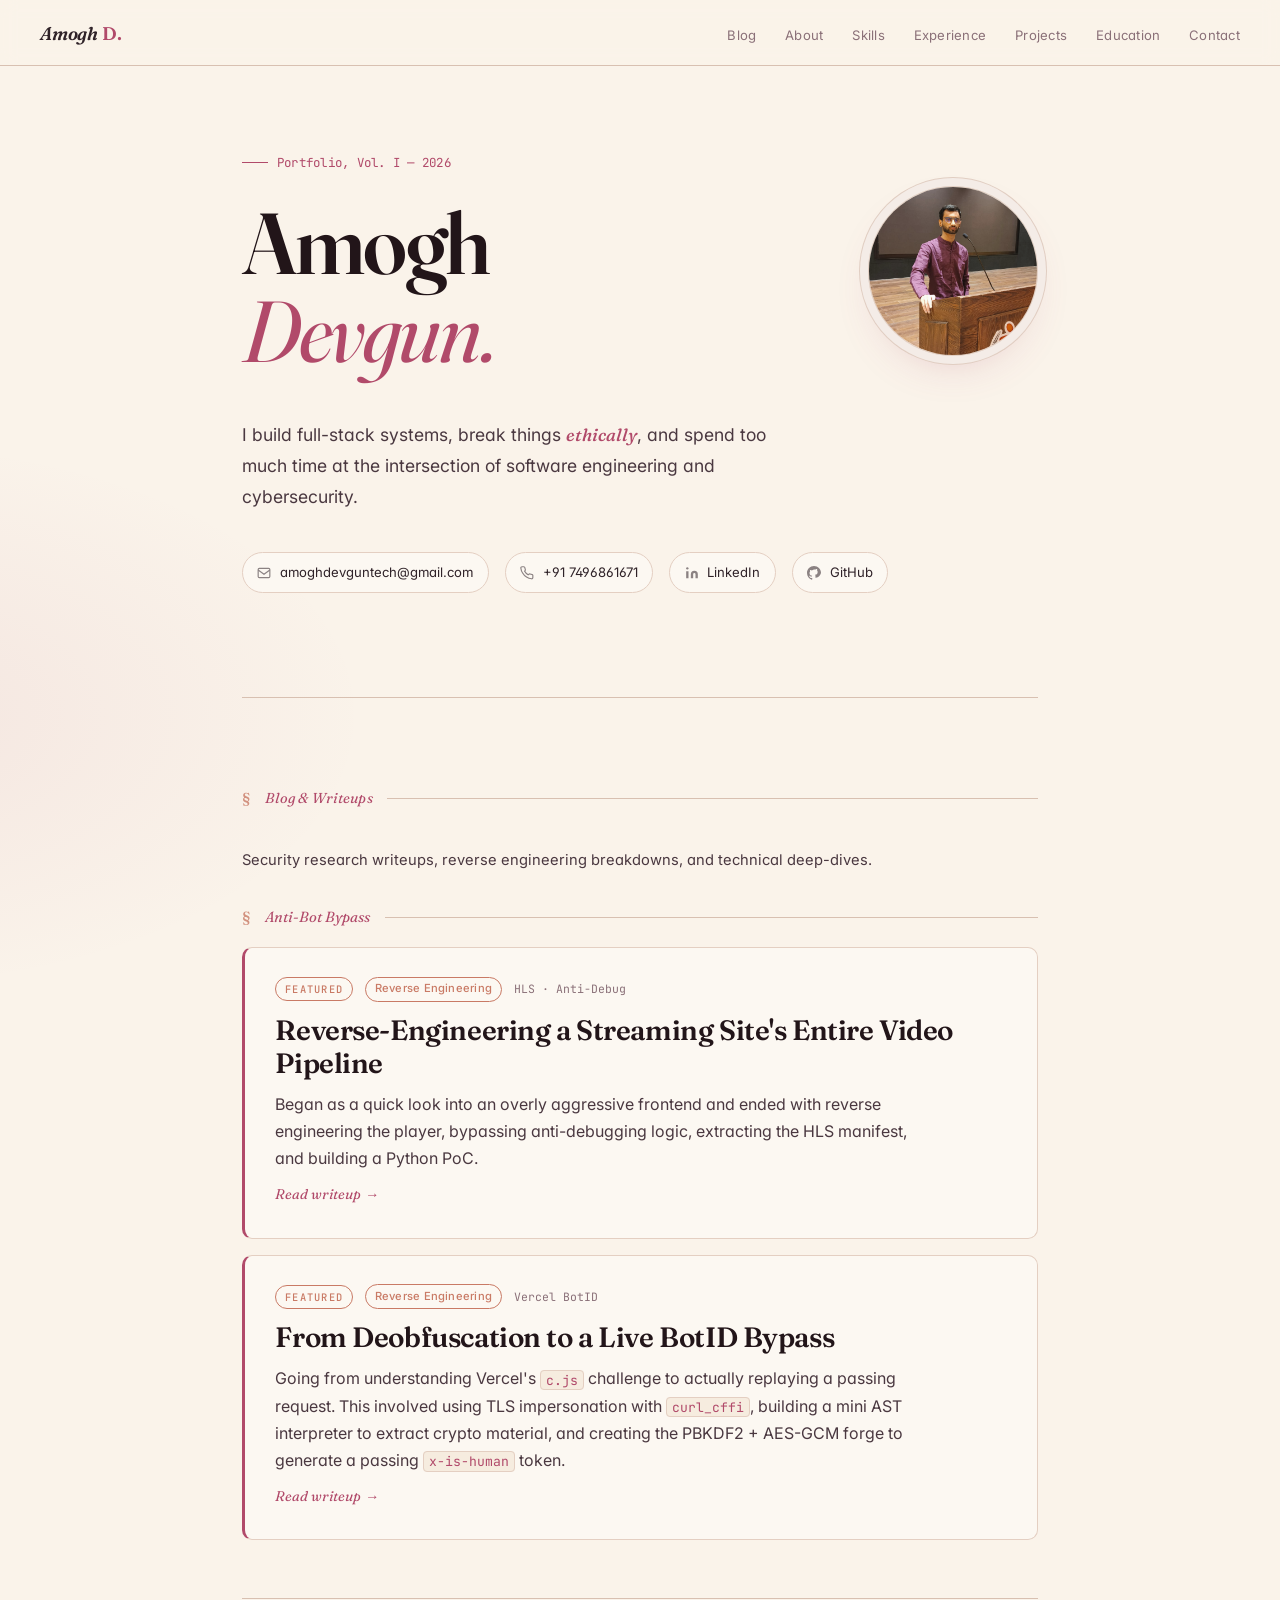
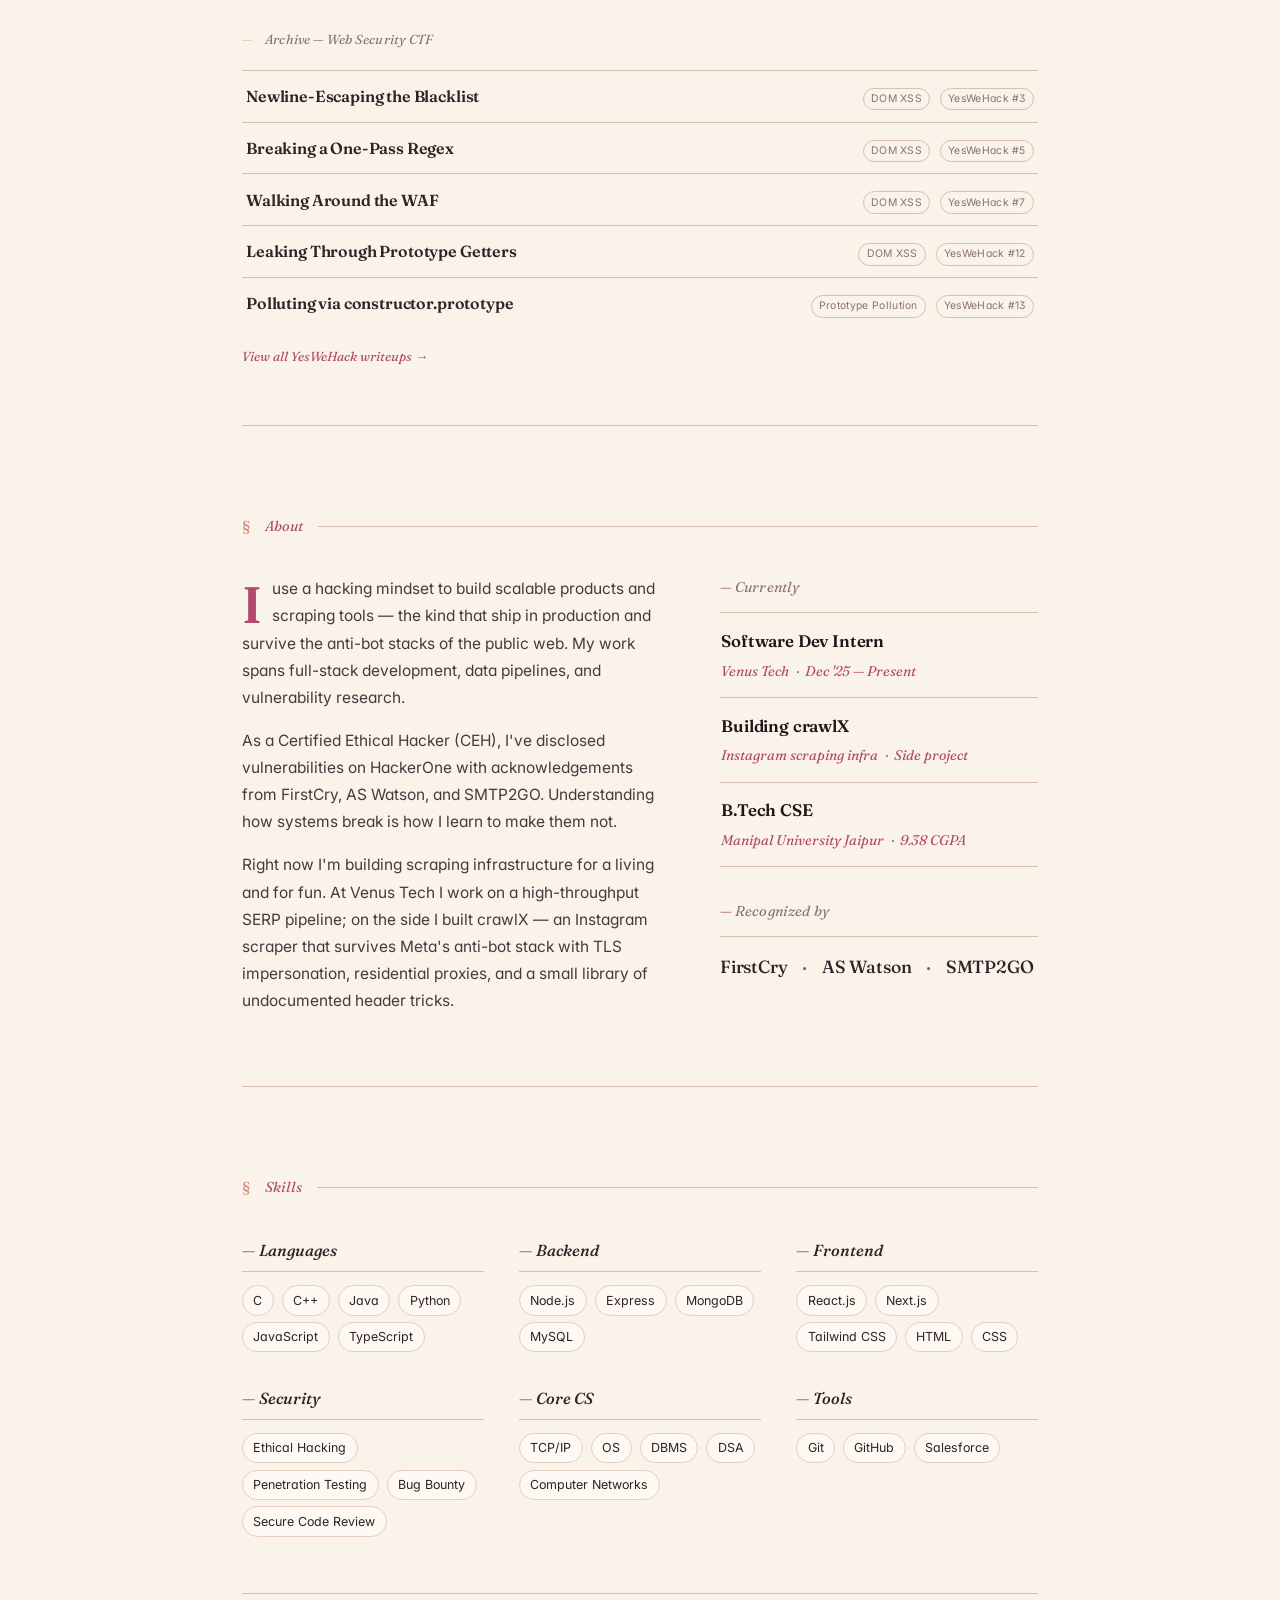
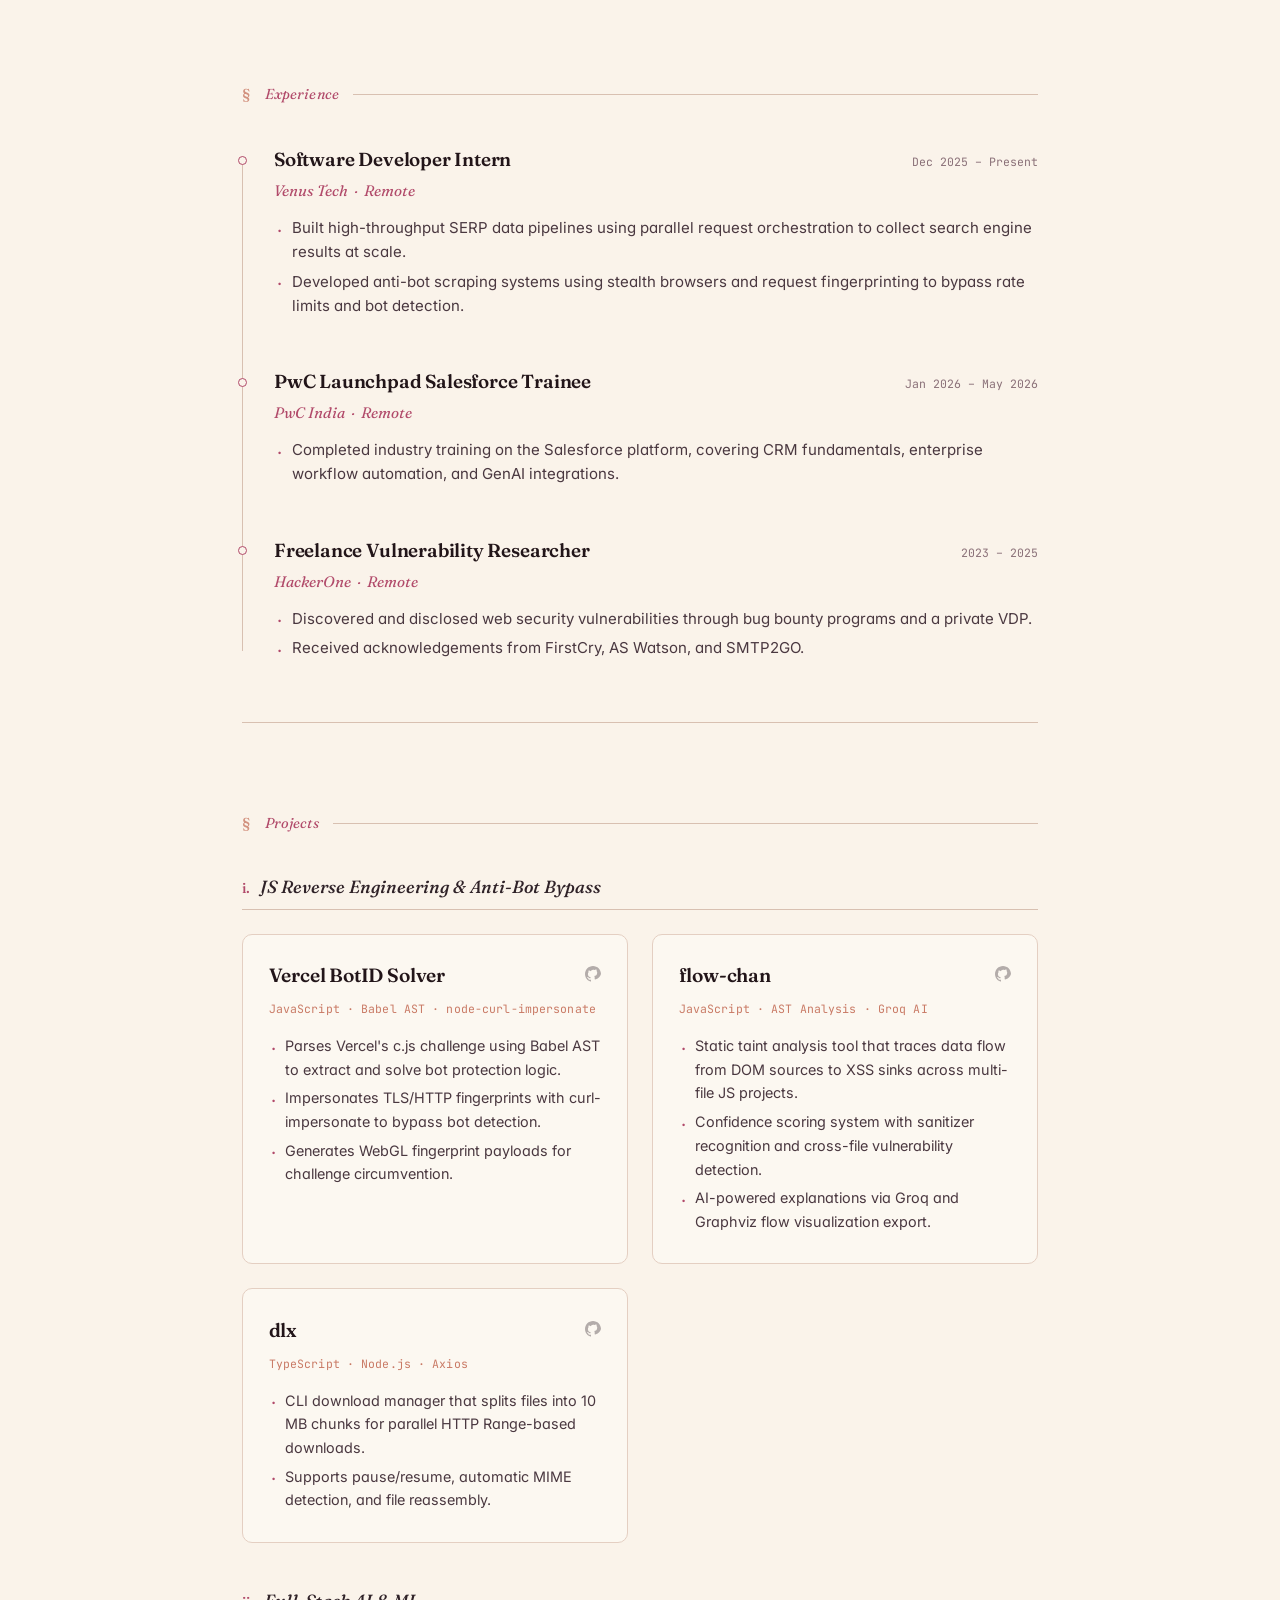
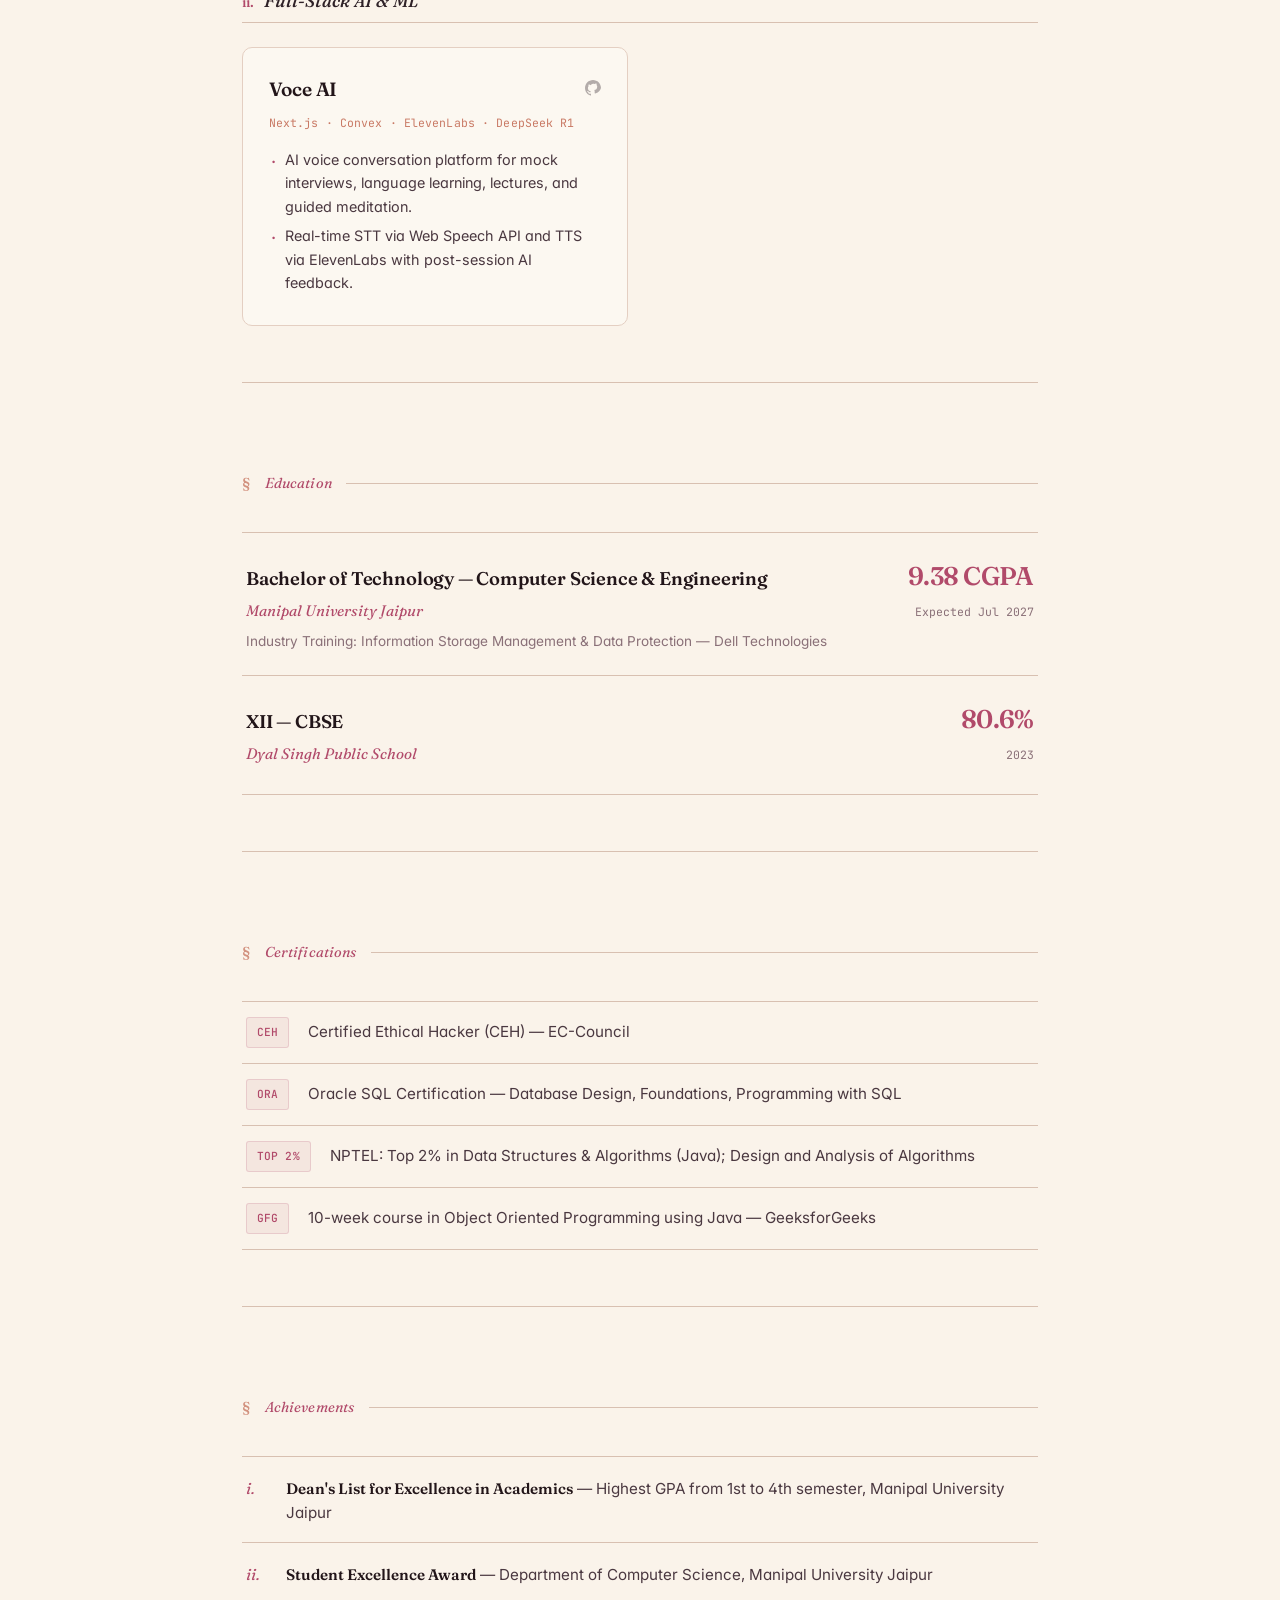
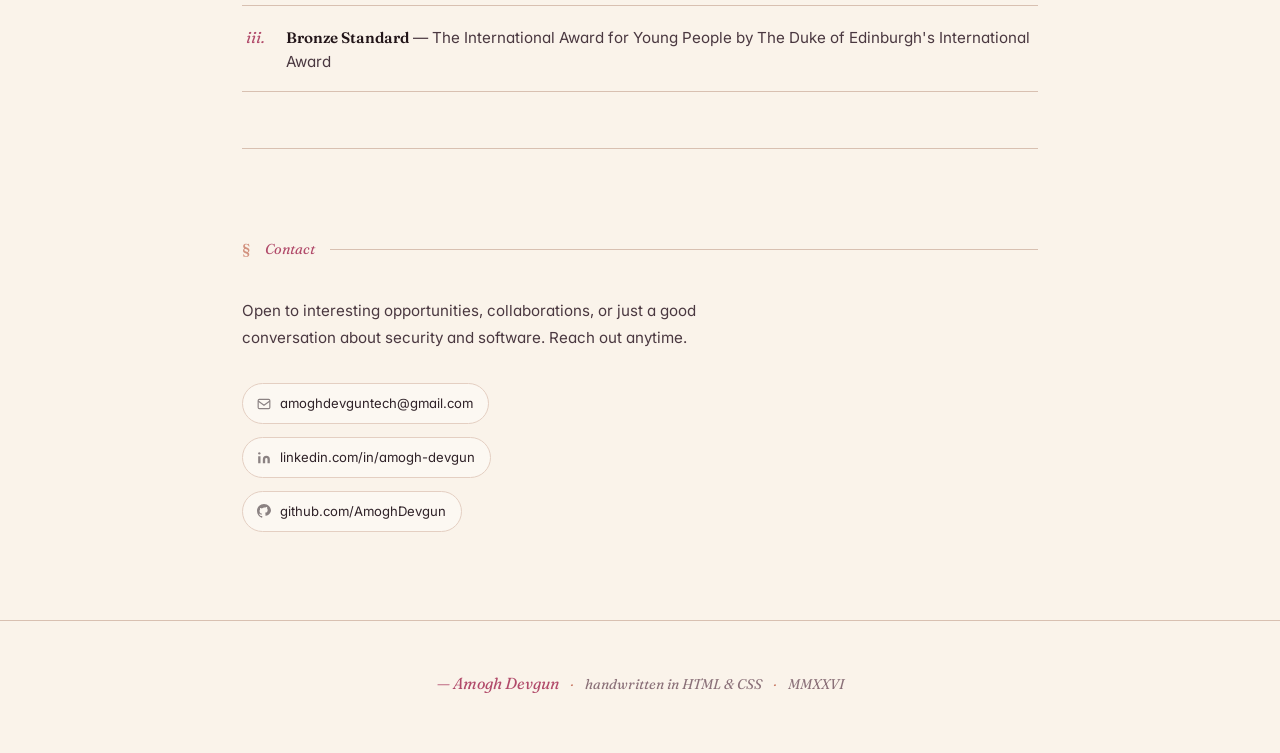
==== commit 9bd6aa89: "blog 2" ====
--- a/index.html
+++ b/index.html
@@ -914,7 +914,85 @@
       margin: 0 0.5rem;
     }
 
-    /* ── RESPONSIVE ─────────────────────── */
+    /* ── ARCHIVE ───────────────────────── */
+    .blog-archive {
+      margin-top: 3rem;
+      border-top: 1px solid var(--rule);
+      padding-top: 1.8rem;
+    }
+
+    .archive-label {
+      font-family: var(--font-serif);
+      font-size: 0.82rem;
+      font-style: italic;
+      color: var(--muted);
+      letter-spacing: 0.01em;
+      display: flex;
+      align-items: baseline;
+      gap: 0.75rem;
+      margin-bottom: 1.2rem;
+    }
+
+    .archive-label::before {
+      content: '—';
+      color: var(--rule);
+      font-style: normal;
+    }
+
+    .archive-row {
+      display: flex;
+      align-items: baseline;
+      justify-content: space-between;
+      gap: 1rem;
+      padding: 0.7rem 0.25rem;
+      border-top: 1px solid var(--rule);
+      text-decoration: none;
+      transition: padding 0.2s;
+    }
+
+    .archive-row:last-child { border-bottom: 1px solid var(--rule); }
+    .archive-row:hover { padding-left: 0.6rem; }
+    .archive-row:hover .archive-row-title { color: var(--accent); }
+
+    .archive-row-title {
+      font-family: var(--font-serif);
+      font-size: 1rem;
+      font-weight: 600;
+      color: var(--ink);
+      letter-spacing: -0.01em;
+      transition: color 0.2s;
+    }
+
+    .archive-row-meta {
+      display: flex;
+      align-items: center;
+      gap: 0.6rem;
+      flex-shrink: 0;
+    }
+
+    .archive-row-tag {
+      font-family: var(--font-sans);
+      font-size: 0.65rem;
+      letter-spacing: 0.03em;
+      color: var(--muted);
+      border: 1px solid var(--rule);
+      padding: 0.08rem 0.45rem;
+      border-radius: 999px;
+    }
+
+    .archive-view-all {
+      margin-top: 1rem;
+      font-family: var(--font-serif);
+      font-style: italic;
+      font-size: 0.82rem;
+      color: var(--accent);
+      text-decoration: none;
+      display: inline-block;
+      transition: opacity 0.2s;
+    }
+    .archive-view-all:hover { opacity: 0.7; }
+
+    /* ── RESPONSIVE ───────────────────── */
     @media (max-width: 640px) {
       nav { padding: 1rem 1.2rem; }
       .nav-links { gap: 1.2rem; }
@@ -947,8 +1025,8 @@
   <nav>
     <div class="nav-logo">Amogh <em>D.</em></div>
     <ul class="nav-links">
+      <li><a href="#blog">Blog</a></li>
       <li><a href="#about">About</a></li>
-      <li><a href="#blog">Blog</a></li>
       <li><a href="#skills">Skills</a></li>
       <li><a href="#experience">Experience</a></li>
       <li><a href="#projects">Projects</a></li>
@@ -969,9 +1047,8 @@
         <img class="hero-portrait" src="me%20pfp.jpg" alt="Portrait of Amogh Devgun" />
       </div>
       <p class="hero-title">
-        Computer Science undergrad at Manipal University Jaipur. I build
-        full-stack systems, break things <em>ethically</em>, and spend too
-        much time at the intersection of software engineering and
+        I build full-stack systems, break things <em>ethically</em>, and spend
+        too much time at the intersection of software engineering and
         cybersecurity.
       </p>
       <div class="hero-contacts">
@@ -992,6 +1069,91 @@
           GitHub
         </a>
       </div>
+    </section>
+    <section id="blog">
+      <div class="section-label">Blog &amp; Writeups</div>
+      <p style="color: var(--text); margin-bottom: 2rem; font-size: 0.92rem;">Security research writeups, reverse engineering breakdowns, and technical deep-dives.</p>
+      <div class="blog-grid fade-in">
+
+        <div class="blog-category">Anti-Bot Bypass</div>
+
+
+        <a class="blog-card featured" href="./writeups/streaming-site-re.html">
+          <div class="blog-meta">
+            <span class="featured-pin">Featured</span>
+            <span class="blog-tag rev">Reverse Engineering</span>
+            <span class="blog-date">HLS &middot; Anti-Debug</span>
+          </div>
+          <div class="blog-title">Reverse-Engineering a Streaming Site's Entire Video Pipeline</div>
+          <p class="blog-excerpt">
+            Began as a quick look into an overly aggressive frontend and ended with reverse engineering the player, bypassing anti-debugging logic, extracting the HLS manifest, and building a Python PoC.
+          </p>
+          <span class="blog-read-more">Read writeup &#8594;</span>
+        </a>
+
+        <a class="blog-card featured" href="./writeups/vercel-botid-bypass.html">
+          <div class="blog-meta">
+            <span class="featured-pin">Featured</span>
+            <span class="blog-tag rev">Reverse Engineering</span>
+            <span class="blog-date">Vercel BotID</span>
+          </div>
+          <div class="blog-title">From Deobfuscation to a Live BotID Bypass</div>
+          <p class="blog-excerpt">
+            Going from understanding Vercel's <code>c.js</code> challenge to actually replaying a passing request. This involved using TLS impersonation with <code>curl_cffi</code>, building a mini AST interpreter to extract crypto material, and creating the PBKDF2 + AES-GCM forge to generate a passing <code>x-is-human</code> token.
+          </p>
+          <span class="blog-read-more">Read writeup &#8594;</span>
+        </a>
+
+
+      </div>
+
+      <!-- Archive -->
+      <div class="blog-archive">
+        <div class="archive-label">Archive &mdash; Web Security CTF</div>
+
+        <a class="archive-row" href="./writeups/yeswehack/chall3.html">
+          <div class="archive-row-title">Newline-Escaping the Blacklist</div>
+          <div class="archive-row-meta">
+            <span class="archive-row-tag">DOM XSS</span>
+            <span class="archive-row-tag">YesWeHack #3</span>
+          </div>
+        </a>
+
+        <a class="archive-row" href="./writeups/yeswehack/chall5.html">
+          <div class="archive-row-title">Breaking a One-Pass Regex</div>
+          <div class="archive-row-meta">
+            <span class="archive-row-tag">DOM XSS</span>
+            <span class="archive-row-tag">YesWeHack #5</span>
+          </div>
+        </a>
+
+        <a class="archive-row" href="./writeups/yeswehack/chall7.html">
+          <div class="archive-row-title">Walking Around the WAF</div>
+          <div class="archive-row-meta">
+            <span class="archive-row-tag">DOM XSS</span>
+            <span class="archive-row-tag">YesWeHack #7</span>
+          </div>
+        </a>
+
+        <a class="archive-row" href="./writeups/yeswehack/chall12.html">
+          <div class="archive-row-title">Leaking Through Prototype Getters</div>
+          <div class="archive-row-meta">
+            <span class="archive-row-tag">DOM XSS</span>
+            <span class="archive-row-tag">YesWeHack #12</span>
+          </div>
+        </a>
+
+        <a class="archive-row" href="./writeups/yeswehack/chall13.html">
+          <div class="archive-row-title">Polluting via constructor.prototype</div>
+          <div class="archive-row-meta">
+            <span class="archive-row-tag">Prototype Pollution</span>
+            <span class="archive-row-tag">YesWeHack #13</span>
+          </div>
+        </a>
+
+        <a class="archive-view-all" href="./writeups/yeswehack/index.html">View all YesWeHack writeups &#8594;</a>
+      </div>
+
     </section>
 
     <!-- ABOUT -->
@@ -1047,117 +1209,6 @@
       </div>
     </section>
 
-    <!-- BLOG -->
-    <section id="blog">
-      <div class="section-label">Blog & Writeups</div>
-      <p style="color: var(--text); margin-bottom: 2rem; font-size: 0.92rem; max-width: 600px;">
-        Security research writeups, reverse engineering breakdowns, and technical deep-dives.
-      </p>
-      <div class="blog-grid fade-in">
-
-        <div class="blog-category">Anti-Bot Bypass</div>
-
-        <a class="blog-card featured" href="./writeups/crawlx-instagram.html">
-          <div class="blog-meta">
-            <span class="featured-pin">Featured</span>
-            <span class="blog-tag rev">Anti-Scraping</span>
-            <span class="blog-date">Instagram &middot; crawlX</span>
-          </div>
-          <div class="blog-title">How I Beat Instagram's Anti-Scraping Stack</div>
-          <p class="blog-excerpt">
-            TLS impersonation via <code>curl_cffi</code>, the undocumented <code>x-ig-*</code> header set, the GraphQL <code>doc_id</code> dance &mdash; and the part where I rooted an Android and pulled an endpoint out of the decompiled APK that the web client never touches.
-          </p>
-          <span class="blog-read-more">Read writeup &#8594;</span>
-        </a>
-
-        <a class="blog-card featured" href="./writeups/vercel-botid-bypass.html">
-          <div class="blog-meta">
-            <span class="featured-pin">Featured</span>
-            <span class="blog-tag rev">Reverse Engineering</span>
-            <span class="blog-date">Vercel BotID</span>
-          </div>
-          <div class="blog-title">From Deobfuscation to a Live BotID Bypass</div>
-          <p class="blog-excerpt">
-            Going from <em>understanding</em> Vercel's <code>c.js</code> challenge to actually replaying a passing request &mdash; TLS impersonation via <code>curl_cffi</code>, a mini AST interpreter to extract crypto material, and the PBKDF2 + AES-GCM forge that lands a passing <code>x-is-human</code> token.
-          </p>
-          <span class="blog-read-more">Read writeup &#8594;</span>
-        </a>
-
-        <div class="blog-category">Web Security</div>
-
-        <a class="blog-card" href="./writeups/yeswehack/chall3.html">
-          <div class="blog-meta">
-            <span class="blog-tag sec">DOM XSS</span>
-            <span class="blog-date">YesWeHack #3</span>
-          </div>
-          <div class="blog-title">Newline-Escaping the Blacklist</div>
-          <p class="blog-excerpt">
-            A trailing backslash in one field merges two script lines into a single statement, slipping past a strict character blacklist with neither angle brackets nor quotes.
-          </p>
-          <span class="blog-read-more">Read writeup &#8594;</span>
-        </a>
-
-        <a class="blog-card" href="./writeups/yeswehack/chall5.html">
-          <div class="blog-meta">
-            <span class="blog-tag sec">DOM XSS</span>
-            <span class="blog-date">YesWeHack #5</span>
-          </div>
-          <div class="blog-title">Breaking a One-Pass Regex</div>
-          <p class="blog-excerpt">
-            Same script-injection shape as #3, but the blacklist is a regex that only checks once &mdash; two forbidden characters slip past it cleanly.
-          </p>
-          <span class="blog-read-more">Read writeup &#8594;</span>
-        </a>
-
-        <a class="blog-card" href="./writeups/yeswehack/chall7.html">
-          <div class="blog-meta">
-            <span class="blog-tag sec">DOM XSS</span>
-            <span class="blog-date">YesWeHack #7</span>
-          </div>
-          <div class="blog-title">Walking Around the WAF</div>
-          <p class="blog-excerpt">
-            A homebrew sanitiser misclassifies a prototype-tampered payload, so a classic <code>&lt;img onerror&gt;</code> sails straight to <code>document.write</code>.
-          </p>
-          <span class="blog-read-more">Read writeup &#8594;</span>
-        </a>
-
-        <a class="blog-card" href="./writeups/yeswehack/chall12.html">
-          <div class="blog-meta">
-            <span class="blog-tag sec">DOM XSS</span>
-            <span class="blog-date">YesWeHack #12</span>
-          </div>
-          <div class="blog-title">Leaking Through Prototype Getters</div>
-          <p class="blog-excerpt">
-            A closure-locked class keeps its flag on <code>this</code>. Hijacking <code>CustomEvent.prototype.detail</code> turns a property read into an exfiltration primitive.
-          </p>
-          <span class="blog-read-more">Read writeup &#8594;</span>
-        </a>
-
-        <a class="blog-card" href="./writeups/yeswehack/chall13.html">
-          <div class="blog-meta">
-            <span class="blog-tag sec">Prototype Pollution</span>
-            <span class="blog-date">YesWeHack #13</span>
-          </div>
-          <div class="blog-title">Polluting via constructor.prototype</div>
-          <p class="blog-excerpt">
-            When <code>__proto__</code> is blocked by an underscore filter and the input must stay valid JSON, <code>constructor.prototype</code> still routes writes straight onto <code>Object.prototype</code>.
-          </p>
-          <span class="blog-read-more">Read writeup &#8594;</span>
-        </a>
-
-        <a class="blog-card" href="https://github.com/AmoghDevgun/flow-chan" target="_blank" rel="noopener">
-          <div class="blog-meta">
-            <span class="blog-tag sec">Tooling</span>
-          </div>
-          <div class="blog-title">Building a DOM XSS Taint Analyzer</div>
-          <p class="blog-excerpt">
-            How I built a static analysis tool that traces tainted data from user-controlled sources to dangerous sinks across multi-file JavaScript codebases, with AI-powered explanations.
-          </p>
-          <span class="blog-read-more">Read on GitHub &#8594;</span>
-        </a>
-
-      </div>
-    </section>
 
     <!-- SKILLS -->
     <section id="skills">
